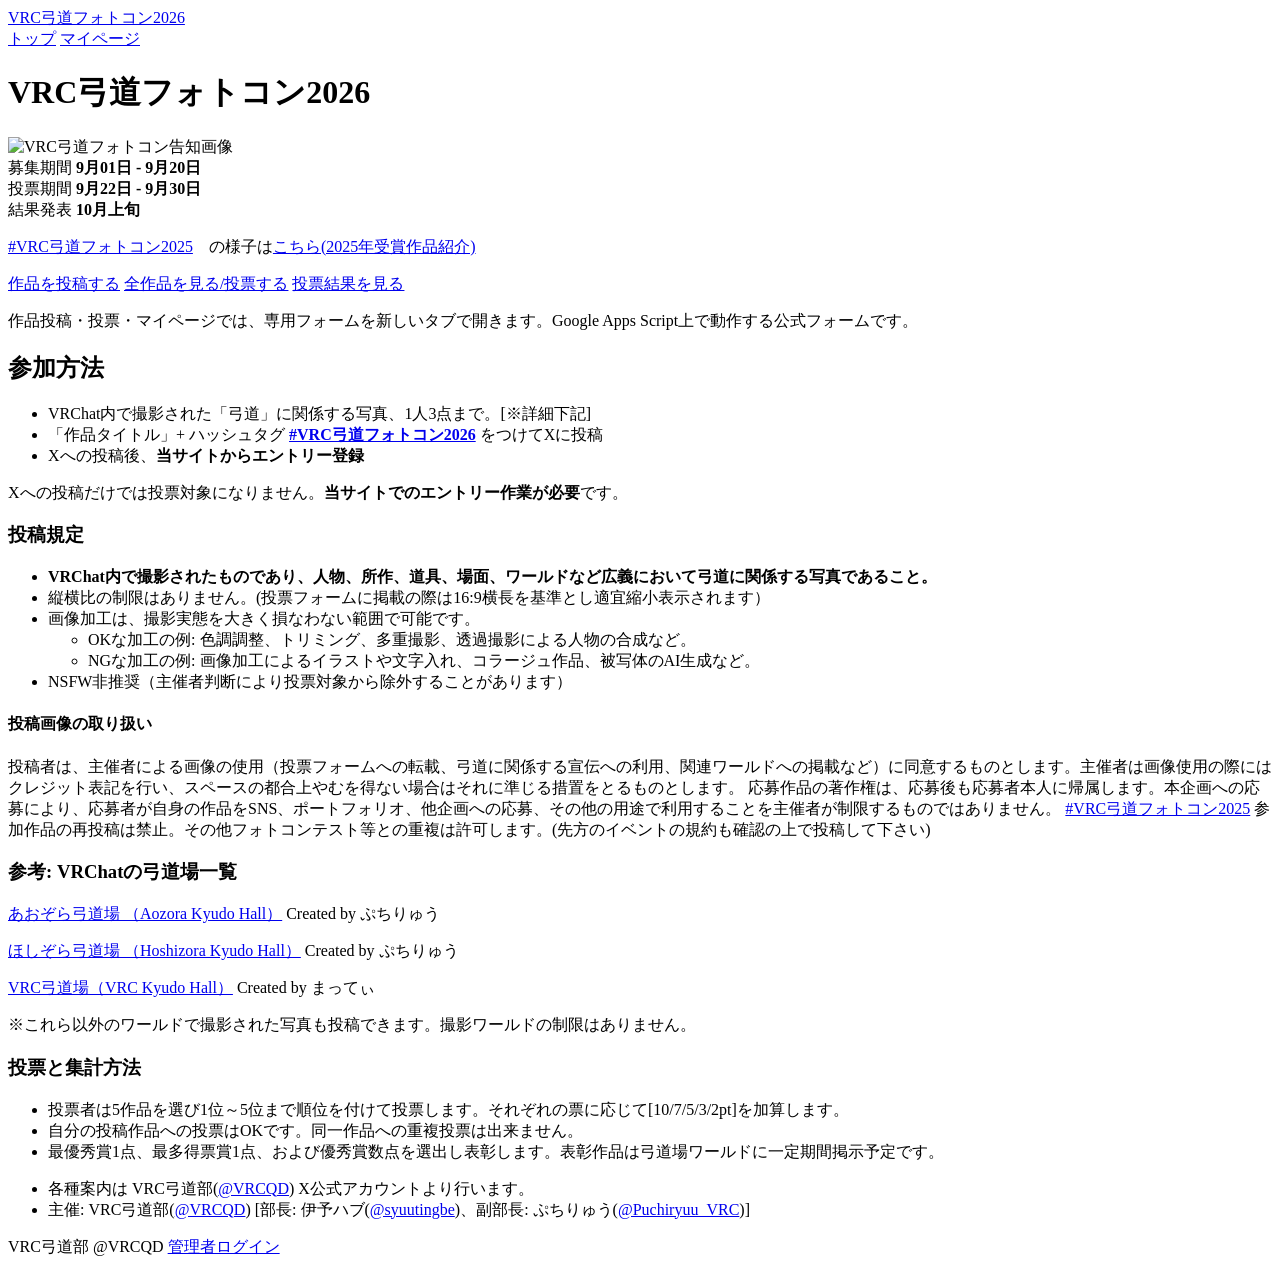
==== index.html @ cd0f4a33 "Fix 2025 hashtag link" ====
<!doctype html>
<html lang="ja" class="phase-pending">
<head>
  <meta charset="utf-8">
  <meta name="viewport" content="width=device-width, initial-scale=1">
  <link rel="canonical" href="https://puchiryuuvrc.github.io/QDPhoto2026-Pages/">
  <meta property="og:locale" content="ja_JP">
  <meta property="og:type" content="website">
  <meta property="og:site_name" content="VRC弓道フォトコン2026">
  <meta property="og:title" content="VRC弓道フォトコン2026">
  <meta property="og:description" content="VRChat内で撮影した弓道に関する写真コンテスト。作品受付は9月1日から20日、投票は9月22日から30日です。">
  <meta property="og:url" content="https://puchiryuuvrc.github.io/QDPhoto2026-Pages/">
  <meta property="og:image" content="https://puchiryuuvrc.github.io/QDPhoto2026-Pages/assets/social-card-2026.jpg">
  <meta property="og:image:type" content="image/jpeg">
  <meta property="og:image:width" content="1200">
  <meta property="og:image:height" content="630">
  <meta property="og:image:alt" content="VRC弓道フォトコン2026の開催告知画像">
  <meta name="twitter:card" content="summary_large_image">
  <meta name="twitter:site" content="@VRCQD">
  <meta name="twitter:title" content="VRC弓道フォトコン2026">
  <meta name="twitter:description" content="VRChat内で撮影した弓道に関する写真コンテスト。作品受付は9月1日から20日、投票は9月22日から30日です。">
  <meta name="twitter:image" content="https://puchiryuuvrc.github.io/QDPhoto2026-Pages/assets/social-card-2026.jpg">
  <meta name="twitter:image:alt" content="VRC弓道フォトコン2026の開催告知画像">
  <title>VRC弓道フォトコン2026</title>
  <meta name="description" content="VRC弓道フォトコン2026の公式案内ページです。作品投稿、作品一覧、投票、結果発表への入口を掲載しています。">
  <link rel="icon" type="image/png" href="assets/vrcqd-logo.png">
  <link rel="stylesheet" href="assets/styles.css?v=20260829-integrity1">
  <script src="assets/site-phase-config.js?v=20260829-integrity1"></script>
  <script src="assets/site-phase.js?v=20260829-phase-label1" defer></script>
</head>
<body>
  <header class="site-header">
    <div class="header-inner">
      <a class="brand" href="./">VRC弓道フォトコン2026</a>
      <nav class="nav" aria-label="主要メニュー">
        <a href="./" aria-current="page" data-phase-link="headerTop">トップ</a>
        <a href="https://script.google.com/macros/s/AKfycbzQsVA3FBgk0JuzH3wmLfC2mVJGftSoZfdjsu9SuIyuES-deRKasijV_PKtD3j339rvNw/exec?page=mypage" target="_blank" rel="noopener" data-phase-link="headerMypage">マイページ</a>
      </nav>
    </div>
  </header>

  <main class="shell">
    <h1 class="visually-hidden">VRC弓道フォトコン2026</h1>
    <section class="hero-image" aria-label="メイン告知画像">
      <img src="assets/main-visual-2026.webp" alt="VRC弓道フォトコン告知画像" width="1600" height="900" decoding="async" fetchpriority="high">
    </section>

    <section class="grid three schedule" aria-label="開催スケジュール">
      <article class="card">
        <span class="muted">募集期間</span>
        <strong>9月01日 - 9月20日</strong>
      </article>
      <article class="card">
        <span class="muted">投票期間</span>
        <strong>9月22日 - 9月30日</strong>
      </article>
      <article class="card">
        <span class="muted">結果発表</span>
        <strong>10月上旬</strong>
      </article>
    </section>

    <section class="section phase-status card" aria-live="polite">
      <p class="phase-status-message" data-phase-status></p>
    </section>

    <section class="section phase-status card" aria-label="昨年の開催">
      <p class="phase-status-message"><a href="https://x.com/search?q=%23VRC%E5%BC%93%E9%81%93%E3%83%95%E3%82%A9%E3%83%88%E3%82%B3%E3%83%B32025&amp;src=typed_query&amp;f=live" target="_blank" rel="noopener">#VRC弓道フォトコン2025</a>　の様子は<a href="https://sites.google.com/view/vrchat2025result/" target="_blank" rel="noopener">こちら(2025年受賞作品紹介)</a></p>
    </section>

    <section class="section card">
      <div class="actions">
        <a class="button primary" href="https://script.google.com/macros/s/AKfycbzQsVA3FBgk0JuzH3wmLfC2mVJGftSoZfdjsu9SuIyuES-deRKasijV_PKtD3j339rvNw/exec?page=submit" target="_blank" rel="noopener" data-phase-link="menuSubmit">作品を投稿する</a>
        <a class="button" href="entries.html" data-phase-link="menuEntries">全作品を見る/投票する</a>
        <a class="button" href="results.html" data-phase-link="menuResults">投票結果を見る</a>
      </div>
      <p class="notice">作品投稿・投票・マイページでは、専用フォームを新しいタブで開きます。Google Apps Script上で動作する公式フォームです。</p>
    </section>

    <section class="section card">
      <h2>参加方法</h2>
      <ul>
        <li>VRChat内で撮影された「弓道」に関係する写真、1人3点まで。[※詳細下記]</li>
        <li>「作品タイトル」+ ハッシュタグ <a href="https://x.com/search?q=%23VRC%E5%BC%93%E9%81%93%E3%83%95%E3%82%A9%E3%83%88%E3%82%B3%E3%83%B32026&src=typed_query&f=live" target="_blank" rel="noopener"><strong>#VRC弓道フォトコン2026</strong></a> をつけてXに投稿</li>
        <li>Xへの投稿後、<strong>当サイトからエントリー登録</strong></li>
      </ul>
      <p class="notice warning">Xへの投稿だけでは投票対象になりません。<strong>当サイトでのエントリー作業が必要</strong>です。</p>
    </section>

    <section class="section card">
      <h3>投稿規定</h3>
      <ul>
        <li><strong>VRChat内で撮影されたものであり、人物、所作、道具、場面、ワールドなど広義において弓道に関係する写真であること。</strong></li>
        <li>縦横比の制限はありません。(投票フォームに掲載の際は16:9横長を基準とし適宜縮小表示されます）</li>
        <li>画像加工は、撮影実態を大きく損なわない範囲で可能です。
          <ul>
            <li>OKな加工の例: 色調調整、トリミング、多重撮影、透過撮影による人物の合成など。</li>
            <li>NGな加工の例: 画像加工によるイラストや文字入れ、コラージュ作品、被写体のAI生成など。</li>
          </ul>
        </li>
        <li>NSFW非推奨（主催者判断により投票対象から除外することがあります）</li>
      </ul>
      <h4>投稿画像の取り扱い</h4>
      <p>投稿者は、主催者による画像の使用（投票フォームへの転載、弓道に関係する宣伝への利用、関連ワールドへの掲載など）に同意するものとします。主催者は画像使用の際にはクレジット表記を行い、スペースの都合上やむを得ない場合はそれに準じる措置をとるものとします。
      応募作品の著作権は、応募後も応募者本人に帰属します。本企画への応募により、応募者が自身の作品をSNS、ポートフォリオ、他企画への応募、その他の用途で利用することを主催者が制限するものではありません。
      <a href="https://x.com/search?q=%23VRC%E5%BC%93%E9%81%93%E3%83%95%E3%82%A9%E3%83%88%E3%82%B3%E3%83%B32025&src=typed_query&f=live" target="_blank" rel="noopener">#VRC弓道フォトコン2025</a> 参加作品の再投稿は禁止。その他フォトコンテスト等との重複は許可します。(先方のイベントの規約も確認の上で投稿して下さい)</p>
    </section>

    <section class="section card">
      <h3>参考: VRChatの弓道場一覧</h3>
      <div class="world-list">
        <p><a href="https://vrchat.com/home/world/wrld_534d7786-788f-48de-b32c-45bdc21d75fd/info" target="_blank" rel="noopener">あおぞら弓道場 （Aozora Kyudo Hall）</a> Created by ぷちりゅう</p>
        <p><a href="https://vrchat.com/home/world/wrld_6ec10459-66b8-484f-930c-17bdf3ffb8c5/info" target="_blank" rel="noopener">ほしぞら弓道場 （Hoshizora Kyudo Hall）</a> Created by ぷちりゅう</p>
        <p><a href="https://vrchat.com/home/world/wrld_0fbaf443-5374-46e5-ba5d-27de3dc88ee3/info" target="_blank" rel="noopener">VRC弓道場（VRC Kyudo Hall）</a> Created by まってぃ</p>
        <p>※これら以外のワールドで撮影された写真も投稿できます。撮影ワールドの制限はありません。</p>
      </div>
    </section>

    <section class="section card">
      <h3>投票と集計方法</h3>
      <ul>
        <li>投票者は5作品を選び1位～5位まで順位を付けて投票します。それぞれの票に応じて[10/7/5/3/2pt]を加算します。</li>
        <li>自分の投稿作品への投票はOKです。同一作品への重複投票は出来ません。</li>
        <li>最優秀賞1点、最多得票賞1点、および優秀賞数点を選出し表彰します。表彰作品は弓道場ワールドに一定期間掲示予定です。</li>
      </ul>
    </section>

    <section class="section card">
      <ul>
        <li>各種案内は VRC弓道部(<a href="https://x.com/VRCQD" target="_blank" rel="noopener">@VRCQD</a>) X公式アカウントより行います。</li>
        <li>主催: VRC弓道部(<a href="https://x.com/VRCQD" target="_blank" rel="noopener">@VRCQD</a>) [部長: 伊予ハブ(<a href="https://x.com/syuutingbe" target="_blank" rel="noopener">@syuutingbe</a>)、副部長: ぷちりゅう(<a href="https://x.com/Puchiryuu_VRC" target="_blank" rel="noopener">@Puchiryuu_VRC</a>)]</li>
      </ul>
    </section>

  </main>

  <footer class="footer">
    <div class="footer-inner">
      <span>VRC弓道部 @VRCQD</span>
      <a href="https://script.google.com/macros/s/AKfycbzQsVA3FBgk0JuzH3wmLfC2mVJGftSoZfdjsu9SuIyuES-deRKasijV_PKtD3j339rvNw/exec?page=admin" target="_blank" rel="noopener" data-app-page="admin">管理者ログイン</a>
    </div>
  </footer>
</body>
</html>
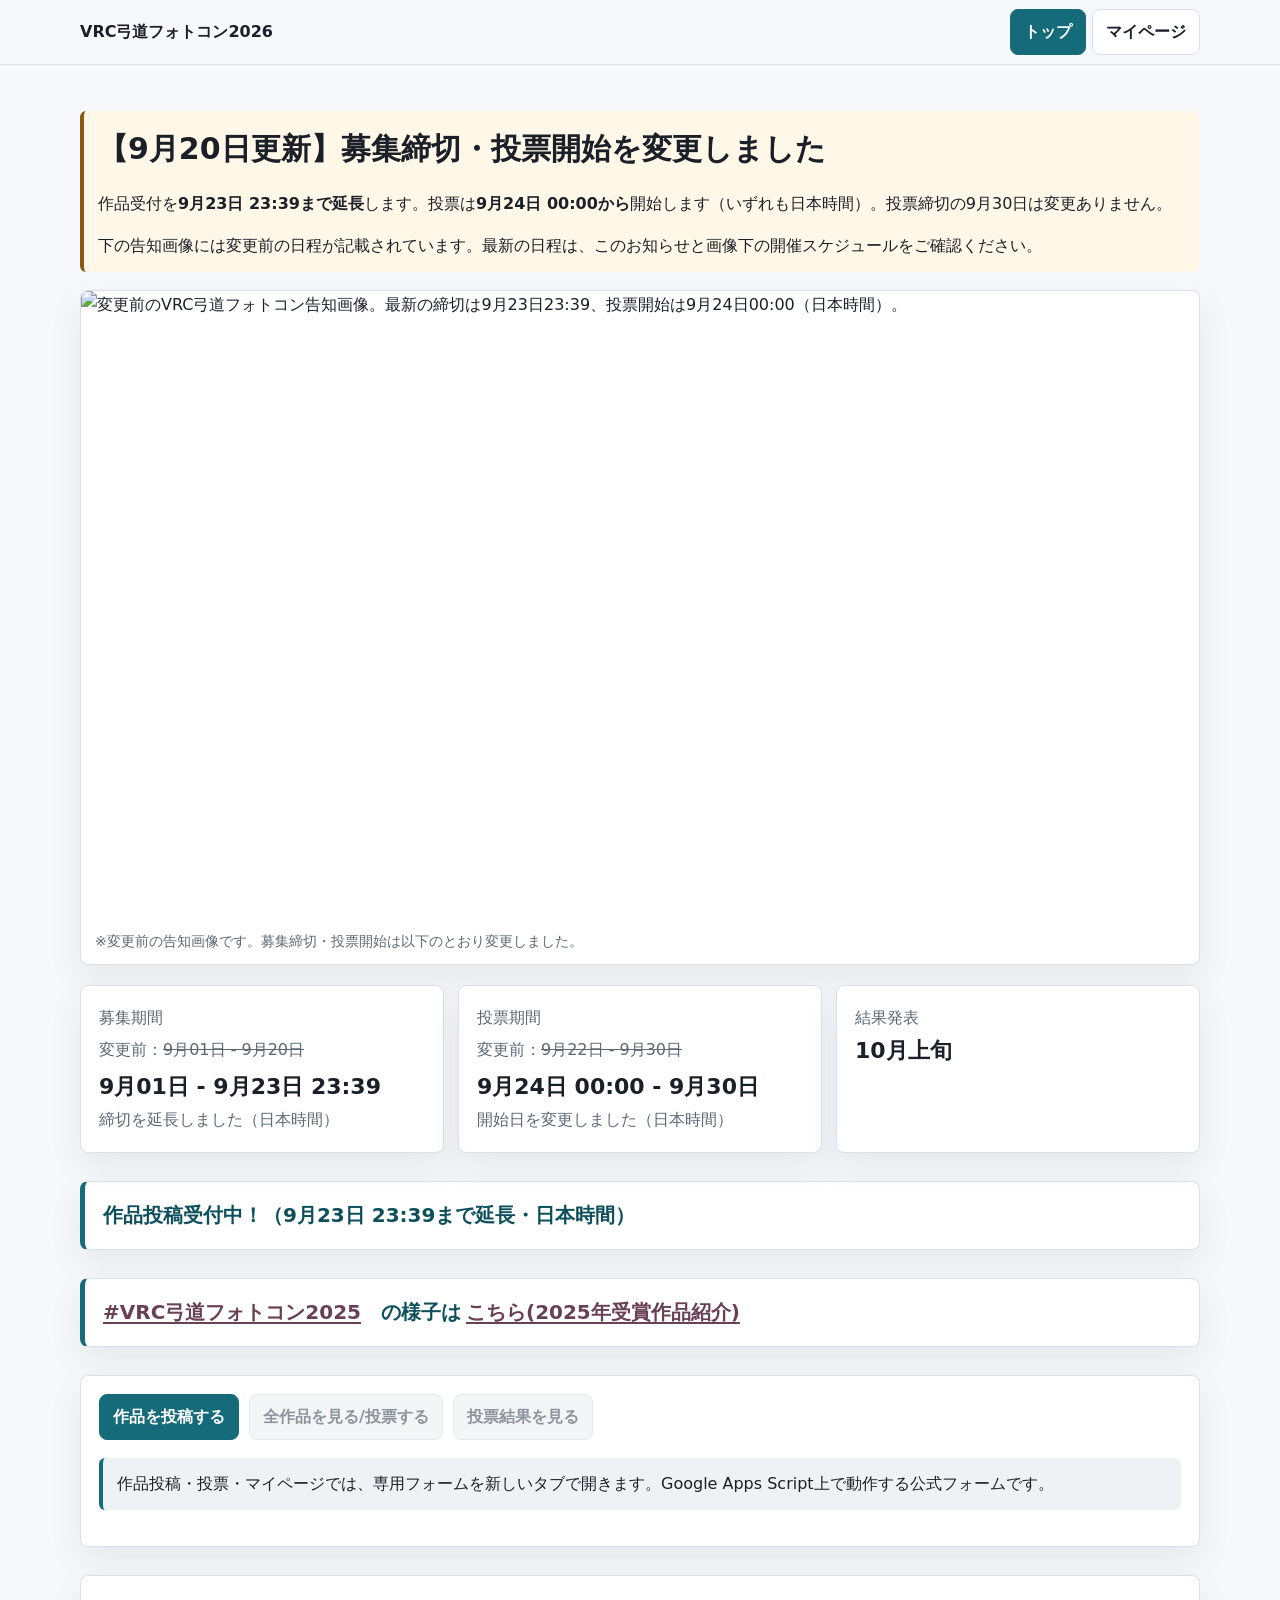
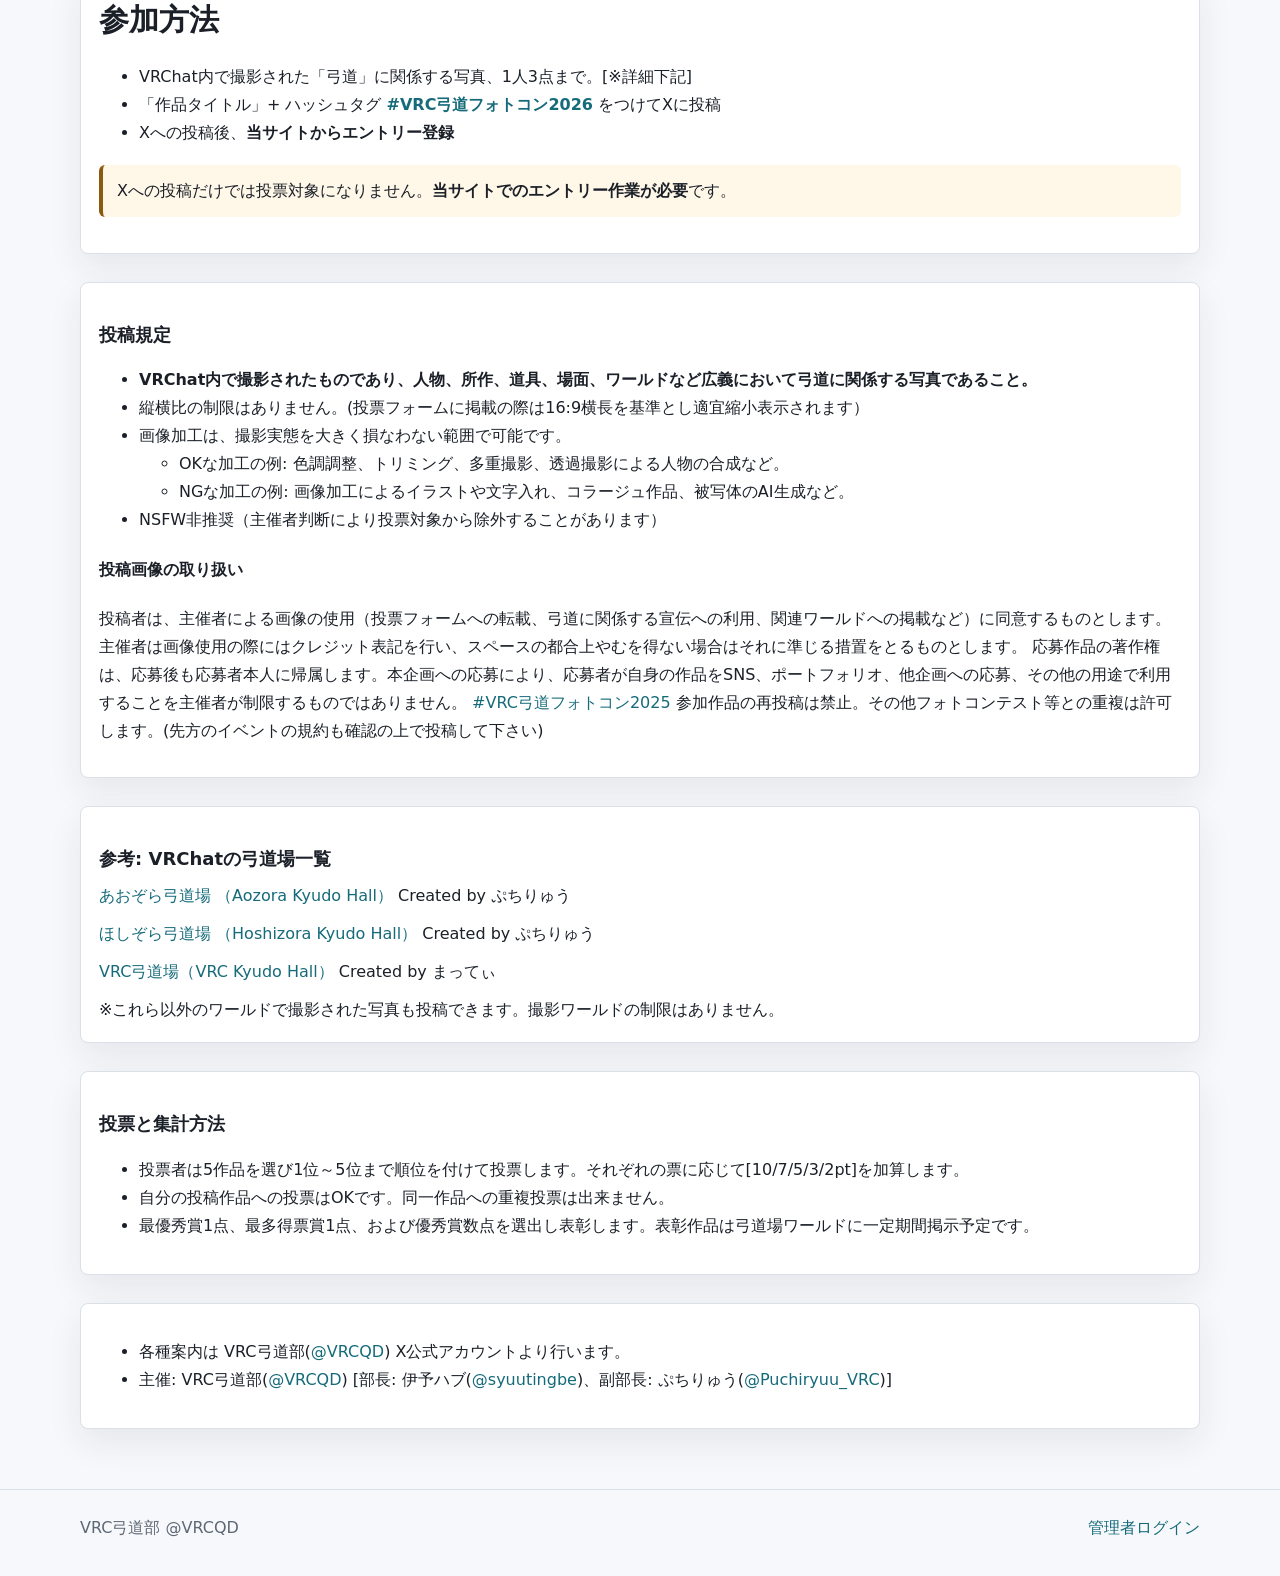
==== commit c0c1f44a: "Extend submission deadline and correct voting schedule" ====
--- a/index.html
+++ b/index.html
@@ -8,25 +8,25 @@
   <meta property="og:type" content="website">
   <meta property="og:site_name" content="VRC弓道フォトコン2026">
   <meta property="og:title" content="VRC弓道フォトコン2026">
-  <meta property="og:description" content="VRChat内で撮影した弓道に関する写真コンテスト。作品受付は9月1日から20日、投票は9月22日から30日です。">
+  <meta property="og:description" content="【9月20日更新】作品受付を9月23日23:39まで延長。投票は9月24日00:00から9月30日まで（日本時間）。告知画像内の日程は変更前です。">
   <meta property="og:url" content="https://puchiryuuvrc.github.io/QDPhoto2026-Pages/">
   <meta property="og:image" content="https://puchiryuuvrc.github.io/QDPhoto2026-Pages/assets/social-card-2026.jpg">
   <meta property="og:image:type" content="image/jpeg">
   <meta property="og:image:width" content="1200">
   <meta property="og:image:height" content="630">
-  <meta property="og:image:alt" content="VRC弓道フォトコン2026の開催告知画像">
+  <meta property="og:image:alt" content="VRC弓道フォトコン2026の変更前の告知画像。現在の締切は9月23日23:39、投票開始は9月24日00:00（日本時間）。">
   <meta name="twitter:card" content="summary_large_image">
   <meta name="twitter:site" content="@VRCQD">
   <meta name="twitter:title" content="VRC弓道フォトコン2026">
-  <meta name="twitter:description" content="VRChat内で撮影した弓道に関する写真コンテスト。作品受付は9月1日から20日、投票は9月22日から30日です。">
+  <meta name="twitter:description" content="【9月20日更新】作品受付を9月23日23:39まで延長。投票は9月24日00:00から9月30日まで（日本時間）。告知画像内の日程は変更前です。">
   <meta name="twitter:image" content="https://puchiryuuvrc.github.io/QDPhoto2026-Pages/assets/social-card-2026.jpg">
-  <meta name="twitter:image:alt" content="VRC弓道フォトコン2026の開催告知画像">
+  <meta name="twitter:image:alt" content="VRC弓道フォトコン2026の変更前の告知画像。現在の締切は9月23日23:39、投票開始は9月24日00:00（日本時間）。">
   <title>VRC弓道フォトコン2026</title>
-  <meta name="description" content="VRC弓道フォトコン2026の公式案内ページです。作品投稿、作品一覧、投票、結果発表への入口を掲載しています。">
+  <meta name="description" content="VRC弓道フォトコン2026の公式案内ページです。作品受付は9月23日23:39まで延長、投票は9月24日00:00開始（日本時間）。">
   <link rel="icon" type="image/png" href="assets/vrcqd-logo.png">
-  <link rel="stylesheet" href="assets/styles.css?v=20260829-integrity1">
+  <link rel="stylesheet" href="assets/styles.css?v=20260920-schedule1">
   <script src="assets/site-phase-config.js?v=20260829-integrity1"></script>
-  <script src="assets/site-phase.js?v=20260829-phase-label1" defer></script>
+  <script src="assets/site-phase.js?v=20260920-schedule1" defer></script>
 </head>
 <body>
   <header class="site-header">
@@ -41,18 +41,28 @@
 
   <main class="shell">
     <h1 class="visually-hidden">VRC弓道フォトコン2026</h1>
-    <section class="hero-image" aria-label="メイン告知画像">
-      <img src="assets/main-visual-2026.webp" alt="VRC弓道フォトコン告知画像" width="1600" height="900" decoding="async" fetchpriority="high">
+    <section class="notice warning schedule-update" aria-labelledby="scheduleUpdateTitle">
+      <h2 id="scheduleUpdateTitle">【9月20日更新】募集締切・投票開始を変更しました</h2>
+      <p>作品受付を<strong>9月23日 23:39まで延長</strong>します。投票は<strong>9月24日 00:00から</strong>開始します（いずれも日本時間）。投票締切の9月30日は変更ありません。</p>
+      <p>下の告知画像には変更前の日程が記載されています。最新の日程は、このお知らせと画像下の開催スケジュールをご確認ください。</p>
+    </section>
+    <section class="hero-image" aria-label="変更前のメイン告知画像">
+      <img src="assets/main-visual-2026.webp" alt="変更前のVRC弓道フォトコン告知画像。最新の締切は9月23日23:39、投票開始は9月24日00:00（日本時間）。" width="1600" height="900" decoding="async" fetchpriority="high" aria-describedby="originalAnnouncementCaption">
+      <p class="hero-caption" id="originalAnnouncementCaption">※変更前の告知画像です。募集締切・投票開始は以下のとおり変更しました。</p>
     </section>
 
     <section class="grid three schedule" aria-label="開催スケジュール">
       <article class="card">
         <span class="muted">募集期間</span>
-        <strong>9月01日 - 9月20日</strong>
+        <p class="schedule-previous">変更前：<del datetime="2026-09-20">9月01日 - 9月20日</del></p>
+        <strong><ins datetime="2026-09-20">9月01日 - 9月23日 23:39</ins></strong>
+        <span class="muted">締切を延長しました（日本時間）</span>
       </article>
       <article class="card">
         <span class="muted">投票期間</span>
-        <strong>9月22日 - 9月30日</strong>
+        <p class="schedule-previous">変更前：<del datetime="2026-09-20">9月22日 - 9月30日</del></p>
+        <strong><ins datetime="2026-09-20">9月24日 00:00 - 9月30日</ins></strong>
+        <span class="muted">開始日を変更しました（日本時間）</span>
       </article>
       <article class="card">
         <span class="muted">結果発表</span>
@@ -65,7 +75,7 @@
     </section>
 
     <section class="section phase-status card" aria-label="昨年の開催">
-      <p class="phase-status-message"><a href="https://x.com/search?q=%23VRC%E5%BC%93%E9%81%93%E3%83%95%E3%82%A9%E3%83%88%E3%82%B3%E3%83%B32025&amp;src=typed_query&amp;f=live" target="_blank" rel="noopener">#VRC弓道フォトコン2025</a>　の様子は<a href="https://sites.google.com/view/vrchat2025result/" target="_blank" rel="noopener">こちら(2025年受賞作品紹介)</a></p>
+      <p class="phase-status-message"><a href="https://x.com/hashtag/VRC%E5%BC%93%E9%81%93%E3%83%95%E3%82%A9%E3%83%88%E3%82%B3%E3%83%B32025?src=hashtag_click&amp;f=live" target="_blank" rel="noopener">#VRC弓道フォトコン2025</a>　の様子は<a href="https://sites.google.com/view/vrchat2025result/" target="_blank" rel="noopener">こちら(2025年受賞作品紹介)</a></p>
     </section>
 
     <section class="section card">
@@ -81,7 +91,7 @@
       <h2>参加方法</h2>
       <ul>
         <li>VRChat内で撮影された「弓道」に関係する写真、1人3点まで。[※詳細下記]</li>
-        <li>「作品タイトル」+ ハッシュタグ <a href="https://x.com/search?q=%23VRC%E5%BC%93%E9%81%93%E3%83%95%E3%82%A9%E3%83%88%E3%82%B3%E3%83%B32026&src=typed_query&f=live" target="_blank" rel="noopener"><strong>#VRC弓道フォトコン2026</strong></a> をつけてXに投稿</li>
+        <li>「作品タイトル」+ ハッシュタグ <a href="https://x.com/hashtag/VRC%E5%BC%93%E9%81%93%E3%83%95%E3%82%A9%E3%83%88%E3%82%B3%E3%83%B32026?src=hashtag_click&amp;f=live" target="_blank" rel="noopener"><strong>#VRC弓道フォトコン2026</strong></a> をつけてXに投稿</li>
         <li>Xへの投稿後、<strong>当サイトからエントリー登録</strong></li>
       </ul>
       <p class="notice warning">Xへの投稿だけでは投票対象になりません。<strong>当サイトでのエントリー作業が必要</strong>です。</p>
@@ -103,7 +113,7 @@
       <h4>投稿画像の取り扱い</h4>
       <p>投稿者は、主催者による画像の使用（投票フォームへの転載、弓道に関係する宣伝への利用、関連ワールドへの掲載など）に同意するものとします。主催者は画像使用の際にはクレジット表記を行い、スペースの都合上やむを得ない場合はそれに準じる措置をとるものとします。
       応募作品の著作権は、応募後も応募者本人に帰属します。本企画への応募により、応募者が自身の作品をSNS、ポートフォリオ、他企画への応募、その他の用途で利用することを主催者が制限するものではありません。
-      <a href="https://x.com/search?q=%23VRC%E5%BC%93%E9%81%93%E3%83%95%E3%82%A9%E3%83%88%E3%82%B3%E3%83%B32025&src=typed_query&f=live" target="_blank" rel="noopener">#VRC弓道フォトコン2025</a> 参加作品の再投稿は禁止。その他フォトコンテスト等との重複は許可します。(先方のイベントの規約も確認の上で投稿して下さい)</p>
+      <a href="https://x.com/hashtag/VRC%E5%BC%93%E9%81%93%E3%83%95%E3%82%A9%E3%83%88%E3%82%B3%E3%83%B32025?src=hashtag_click&amp;f=live" target="_blank" rel="noopener">#VRC弓道フォトコン2025</a> 参加作品の再投稿は禁止。その他フォトコンテスト等との重複は許可します。(先方のイベントの規約も確認の上で投稿して下さい)</p>
     </section>
 
     <section class="section card">
--- a/assets/styles.css
+++ b/assets/styles.css
@@ -0,0 +1,325 @@
+:root {
+  --bg: #f7f8fb;
+  --surface: #ffffff;
+  --surface-2: #eef2f4;
+  --text: #1b2028;
+  --muted: #5d6875;
+  --line: #d9e0e8;
+  --primary: #156b7a;
+  --primary-strong: #0d4f5b;
+  --accent: #684156;
+  --accent-soft: #f3eaf0;
+  --warning: #8a5a10;
+  --shadow: 0 14px 34px rgba(27, 32, 40, 0.08);
+}
+
+* { box-sizing: border-box; }
+
+body {
+  margin: 0;
+  background: var(--bg);
+  color: var(--text);
+  font: 16px/1.75 system-ui, -apple-system, BlinkMacSystemFont, "Segoe UI", sans-serif;
+}
+
+.test-environment-banner {
+  position: relative;
+  z-index: 20;
+  border-bottom: 2px solid #b42318;
+  background: #ffebe9;
+  color: #7a271a;
+  padding: 8px 16px;
+  font-weight: 800;
+  text-align: center;
+  letter-spacing: 0.04em;
+}
+
+a { color: var(--primary); text-decoration: none; }
+a:hover { text-decoration: underline; }
+a:focus-visible, button:focus-visible, input:focus-visible, textarea:focus-visible, select:focus-visible {
+  outline: 3px solid #f0a92f;
+  outline-offset: 2px;
+}
+
+.visually-hidden {
+  position: absolute;
+  width: 1px;
+  height: 1px;
+  padding: 0;
+  margin: -1px;
+  overflow: hidden;
+  clip: rect(0, 0, 0, 0);
+  clip-path: inset(50%);
+  white-space: nowrap;
+  border: 0;
+}
+
+.site-header {
+  position: sticky;
+  top: 0;
+  z-index: 10;
+  background: rgba(247, 248, 251, 0.94);
+  backdrop-filter: blur(14px);
+  border-bottom: 1px solid var(--line);
+}
+
+.header-inner,
+.shell {
+  width: min(1120px, calc(100% - 32px));
+  margin: 0 auto;
+}
+
+.header-inner {
+  min-height: 64px;
+  display: flex;
+  align-items: center;
+  justify-content: space-between;
+  gap: 18px;
+}
+
+.brand {
+  color: var(--text);
+  font-weight: 800;
+  white-space: nowrap;
+}
+
+.nav {
+  display: flex;
+  flex-wrap: wrap;
+  justify-content: flex-end;
+  gap: 6px;
+}
+
+.nav a,
+.button {
+  display: inline-flex;
+  align-items: center;
+  justify-content: center;
+  min-height: 40px;
+  padding: 8px 13px;
+  border: 1px solid var(--line);
+  border-radius: 8px;
+  background: var(--surface);
+  color: var(--text);
+  font-weight: 600;
+  text-decoration: none;
+}
+
+.nav a[aria-current="page"],
+.button.primary {
+  background: var(--primary);
+  border-color: var(--primary);
+  color: #fff;
+}
+
+.nav a.disabled,
+.button.disabled,
+.phase-pending [data-phase-link]:not([data-phase-link="headerTop"]):not([data-phase-link="headerMypage"]) {
+  background: var(--surface-2);
+  border-color: var(--line);
+  color: var(--muted);
+  cursor: not-allowed;
+  opacity: 0.7;
+  pointer-events: none;
+}
+
+.button.accent {
+  background: var(--accent);
+  border-color: var(--accent);
+  color: #fff;
+}
+
+.shell { padding: 28px 0 60px; }
+
+.hero-image {
+  overflow: hidden;
+  border: 1px solid var(--line);
+  border-radius: 8px;
+  background: #fff;
+  box-shadow: var(--shadow);
+}
+
+.hero-image img {
+  display: block;
+  width: 100%;
+  height: auto;
+}
+
+.hero-caption {
+  margin: 0;
+  padding: 10px 14px;
+  color: var(--muted);
+  font-size: 14px;
+}
+
+.schedule-update h2 { margin-top: 0; }
+.schedule-update p:last-child { margin-bottom: 0; }
+
+.hero-image + .schedule {
+  margin-top: 20px;
+}
+
+.intro {
+  max-width: 900px;
+  padding: 26px 0 4px;
+}
+
+h1 {
+  margin: 0 0 10px;
+  font-size: clamp(30px, 5vw, 52px);
+  line-height: 1.08;
+  letter-spacing: 0;
+}
+
+h2 {
+  margin: 32px 0 14px;
+  font-size: clamp(22px, 3vw, 30px);
+  letter-spacing: 0;
+}
+
+.section > h2:first-child,
+.card > h2:first-child {
+  margin-top: 0;
+}
+
+h3 {
+  margin: 18px 0 8px;
+  font-size: 18px;
+}
+
+p { margin: 0 0 14px; }
+
+.lead {
+  color: var(--muted);
+  font-size: 18px;
+}
+
+.muted { color: var(--muted); }
+
+.grid {
+  display: grid;
+  gap: 14px;
+}
+
+.grid.three { grid-template-columns: repeat(3, minmax(0, 1fr)); }
+.grid.two { grid-template-columns: repeat(2, minmax(0, 1fr)); }
+
+.card {
+  padding: 18px;
+  border: 1px solid var(--line);
+  border-radius: 8px;
+  background: var(--surface);
+  box-shadow: var(--shadow);
+}
+
+.schedule strong {
+  display: block;
+  font-size: 22px;
+}
+
+.schedule-previous {
+  margin: 4px 0;
+  color: var(--muted);
+}
+
+.schedule ins { text-decoration: none; }
+
+.actions {
+  display: flex;
+  flex-wrap: wrap;
+  gap: 10px;
+  align-items: center;
+}
+
+.notice {
+  margin: 18px 0;
+  padding: 12px 14px;
+  border-left: 4px solid var(--primary);
+  border-radius: 6px;
+  background: var(--surface-2);
+}
+
+.notice.warning {
+  border-left-color: var(--warning);
+  background: #fff7e8;
+}
+
+.section {
+  margin-top: 28px;
+}
+
+.phase-status {
+  padding: 16px 18px;
+  border-left: 5px solid var(--primary);
+  background: var(--surface);
+}
+
+.phase-status-message {
+  margin: 0;
+  color: var(--primary-strong);
+  font-size: 20px;
+  font-weight: 800;
+}
+
+.phase-status-message a {
+  color: var(--accent);
+  text-decoration: underline;
+  text-decoration-thickness: 2px;
+  text-underline-offset: 3px;
+}
+
+.phase-status-message a:hover,
+.phase-status-message a:focus-visible {
+  color: var(--text);
+}
+
+.phase-status-message a + a {
+  margin-left: 0.25em;
+}
+
+.world-list {
+  display: grid;
+  gap: 10px;
+}
+
+.world-list p { margin: 0; }
+
+.entry-placeholder,
+.result-placeholder {
+  min-height: 220px;
+  display: grid;
+  place-items: center;
+  text-align: center;
+  background: var(--surface);
+  border: 1px dashed var(--line);
+  border-radius: 8px;
+}
+
+.footer {
+  border-top: 1px solid var(--line);
+  padding: 24px 0 34px;
+  color: var(--muted);
+}
+
+.footer-inner {
+  width: min(1120px, calc(100% - 32px));
+  margin: 0 auto;
+  display: flex;
+  flex-wrap: wrap;
+  justify-content: space-between;
+  gap: 12px;
+}
+
+@media (max-width: 760px) {
+  .header-inner {
+    align-items: flex-start;
+    flex-direction: column;
+    padding: 12px 0;
+  }
+
+  .nav { justify-content: flex-start; }
+  .grid.two,
+  .grid.three { grid-template-columns: 1fr; }
+  .actions { align-items: stretch; flex-direction: column; }
+  .button { width: 100%; }
+}
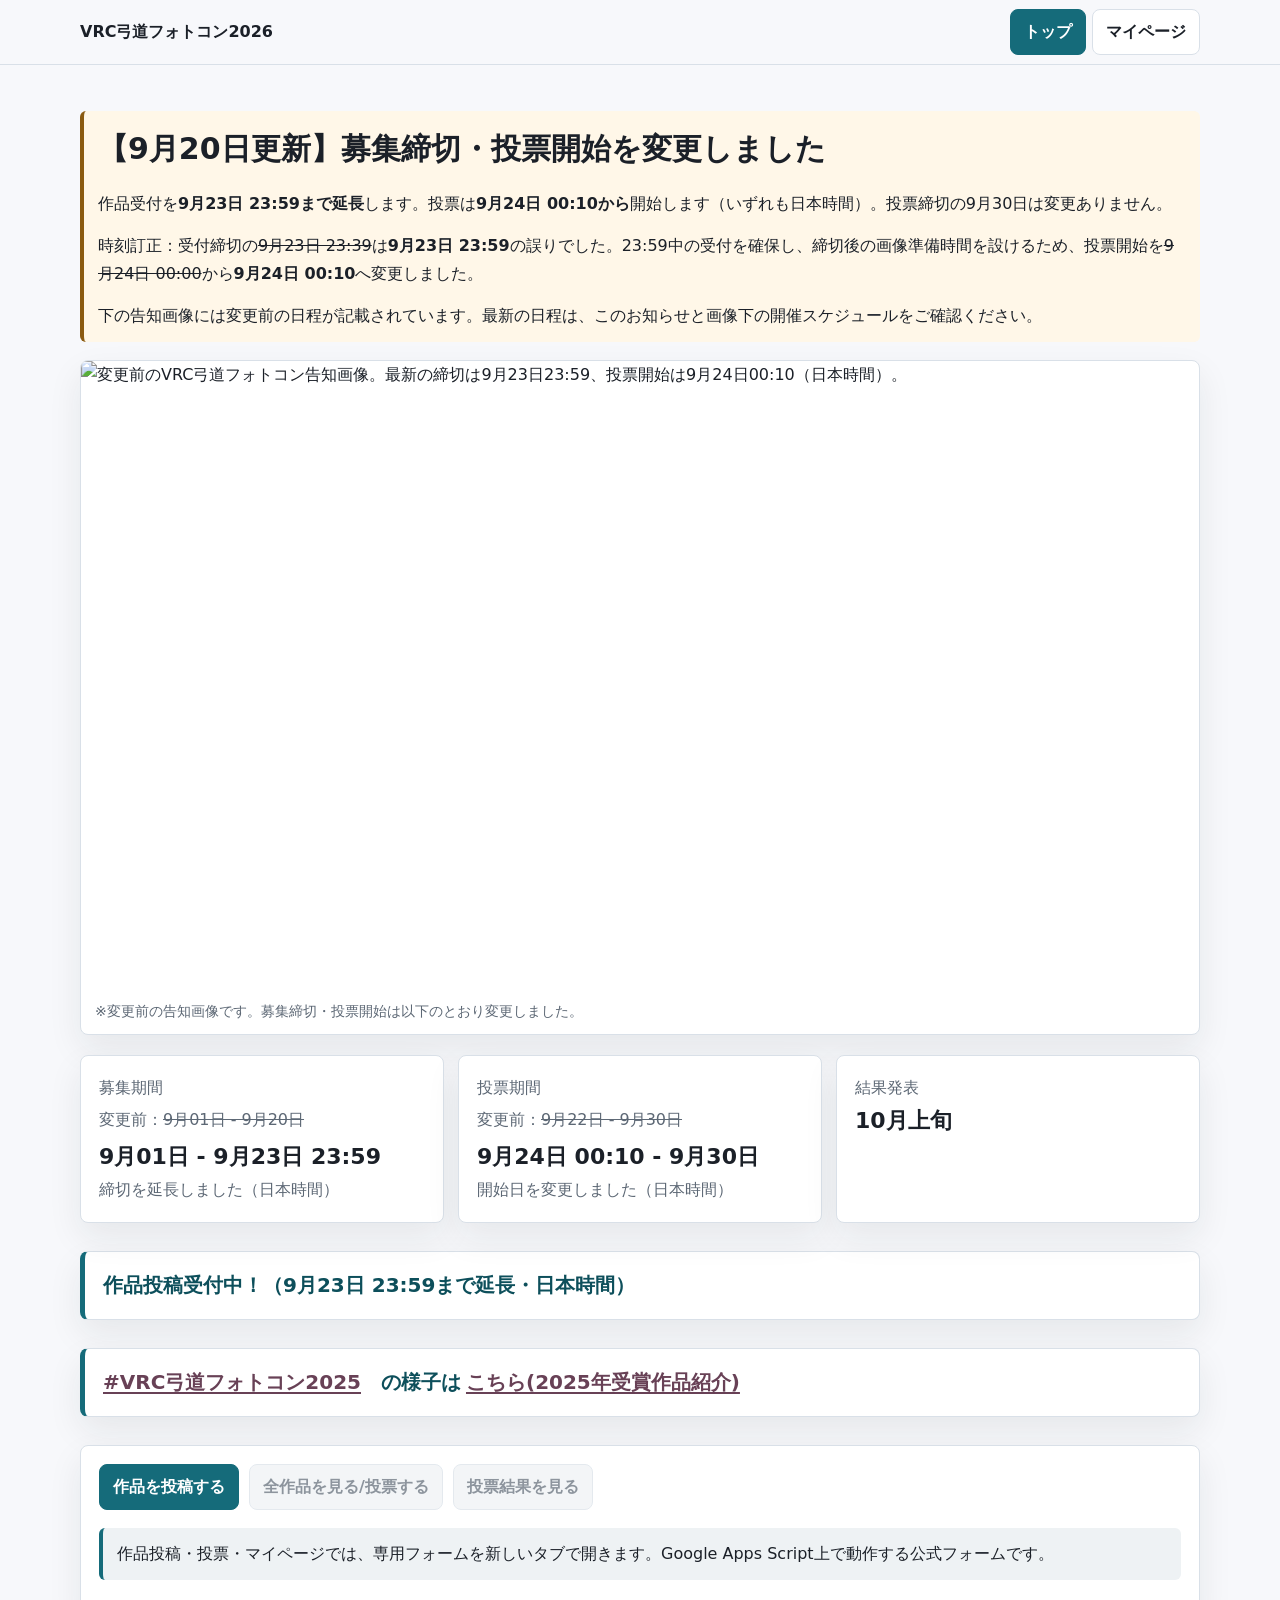
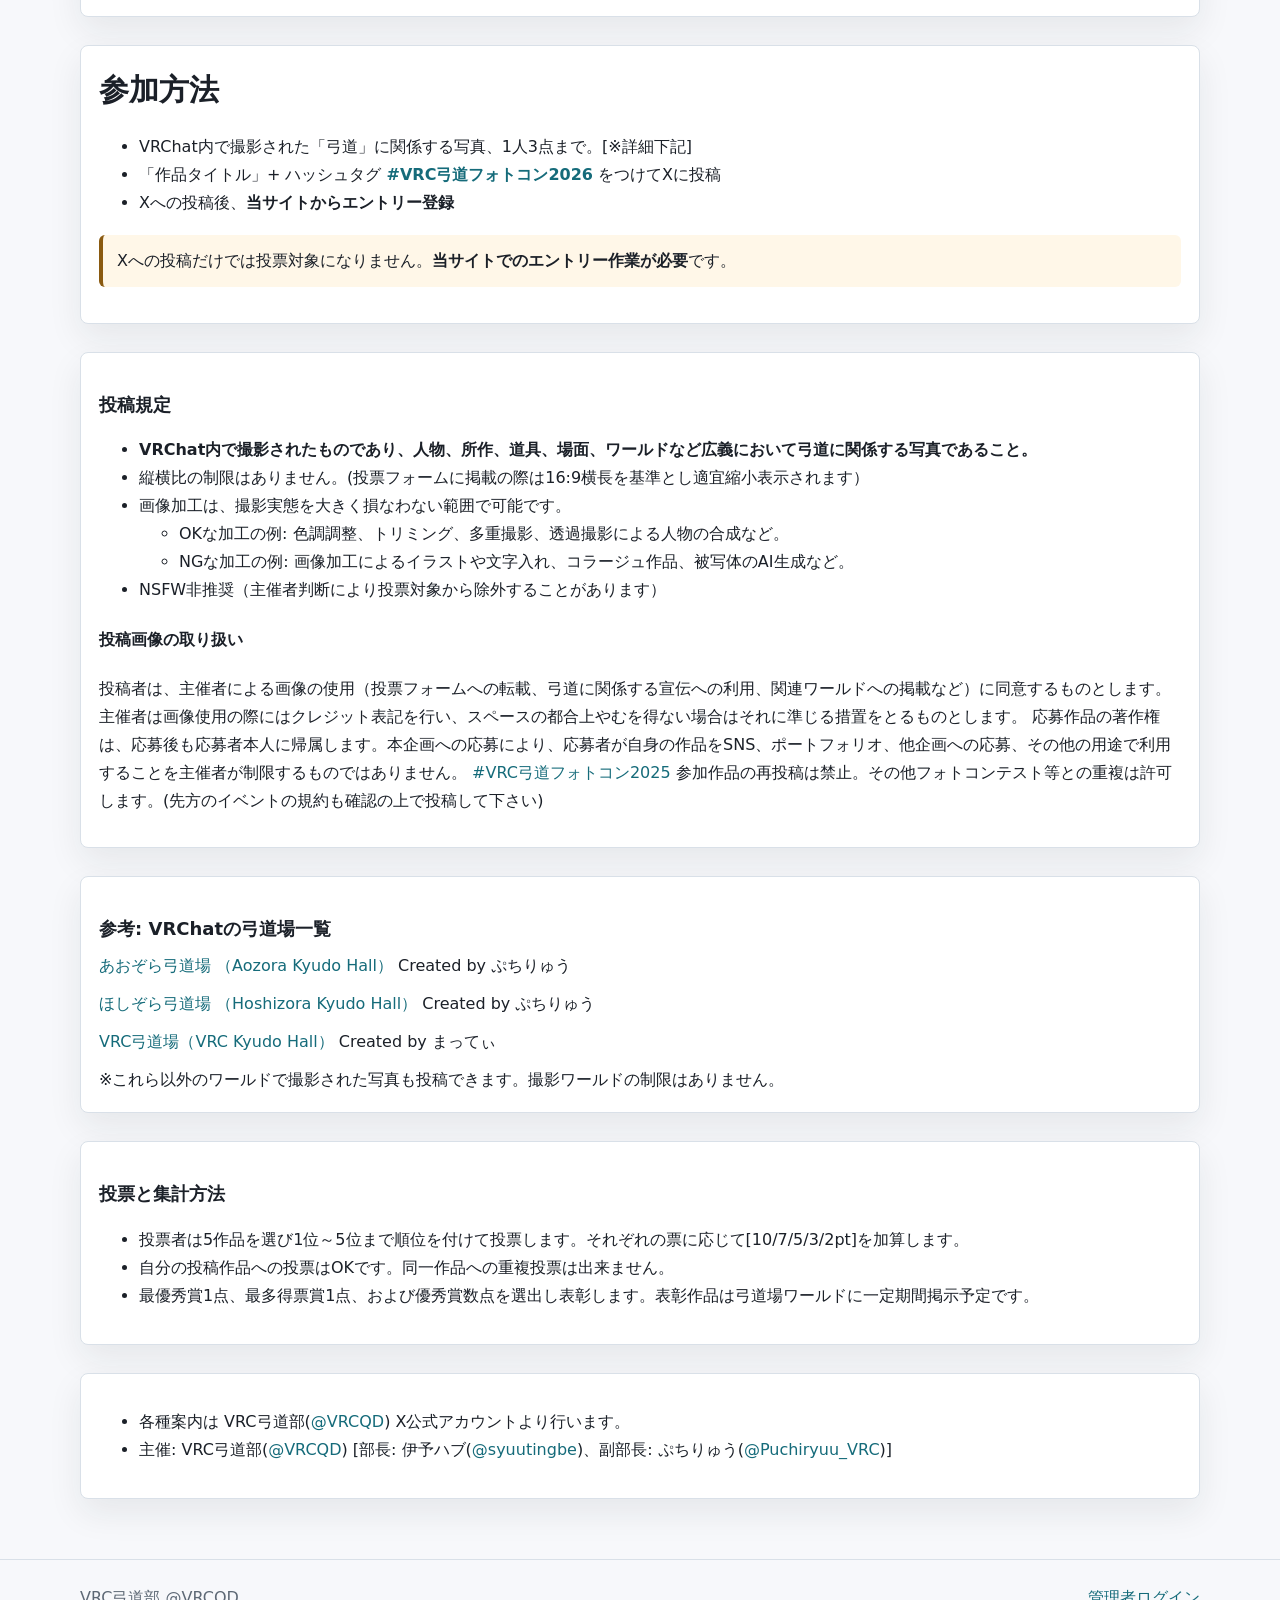
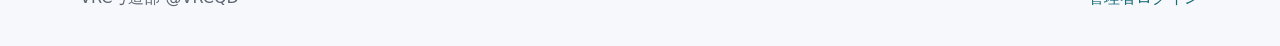
==== commit e2fc153b: "Correct entry deadline to 23:59 and voting start to 00:10" ====
--- a/index.html
+++ b/index.html
@@ -8,25 +8,25 @@
   <meta property="og:type" content="website">
   <meta property="og:site_name" content="VRC弓道フォトコン2026">
   <meta property="og:title" content="VRC弓道フォトコン2026">
-  <meta property="og:description" content="【9月20日更新】作品受付を9月23日23:39まで延長。投票は9月24日00:00から9月30日まで（日本時間）。告知画像内の日程は変更前です。">
+  <meta property="og:description" content="【9月20日更新】作品受付を9月23日23:59まで延長。投票は9月24日00:10から9月30日まで（日本時間）。告知画像内の日程は変更前です。">
   <meta property="og:url" content="https://puchiryuuvrc.github.io/QDPhoto2026-Pages/">
   <meta property="og:image" content="https://puchiryuuvrc.github.io/QDPhoto2026-Pages/assets/social-card-2026.jpg">
   <meta property="og:image:type" content="image/jpeg">
   <meta property="og:image:width" content="1200">
   <meta property="og:image:height" content="630">
-  <meta property="og:image:alt" content="VRC弓道フォトコン2026の変更前の告知画像。現在の締切は9月23日23:39、投票開始は9月24日00:00（日本時間）。">
+  <meta property="og:image:alt" content="VRC弓道フォトコン2026の変更前の告知画像。現在の締切は9月23日23:59、投票開始は9月24日00:10（日本時間）。">
   <meta name="twitter:card" content="summary_large_image">
   <meta name="twitter:site" content="@VRCQD">
   <meta name="twitter:title" content="VRC弓道フォトコン2026">
-  <meta name="twitter:description" content="【9月20日更新】作品受付を9月23日23:39まで延長。投票は9月24日00:00から9月30日まで（日本時間）。告知画像内の日程は変更前です。">
+  <meta name="twitter:description" content="【9月20日更新】作品受付を9月23日23:59まで延長。投票は9月24日00:10から9月30日まで（日本時間）。告知画像内の日程は変更前です。">
   <meta name="twitter:image" content="https://puchiryuuvrc.github.io/QDPhoto2026-Pages/assets/social-card-2026.jpg">
-  <meta name="twitter:image:alt" content="VRC弓道フォトコン2026の変更前の告知画像。現在の締切は9月23日23:39、投票開始は9月24日00:00（日本時間）。">
+  <meta name="twitter:image:alt" content="VRC弓道フォトコン2026の変更前の告知画像。現在の締切は9月23日23:59、投票開始は9月24日00:10（日本時間）。">
   <title>VRC弓道フォトコン2026</title>
-  <meta name="description" content="VRC弓道フォトコン2026の公式案内ページです。作品受付は9月23日23:39まで延長、投票は9月24日00:00開始（日本時間）。">
+  <meta name="description" content="VRC弓道フォトコン2026の公式案内ページです。作品受付は9月23日23:59まで延長、投票は9月24日00:10開始（日本時間）。">
   <link rel="icon" type="image/png" href="assets/vrcqd-logo.png">
-  <link rel="stylesheet" href="assets/styles.css?v=20260920-schedule1">
+  <link rel="stylesheet" href="assets/styles.css?v=20260920-schedule2">
   <script src="assets/site-phase-config.js?v=20260829-integrity1"></script>
-  <script src="assets/site-phase.js?v=20260920-schedule1" defer></script>
+  <script src="assets/site-phase.js?v=20260920-schedule2" defer></script>
 </head>
 <body>
   <header class="site-header">
@@ -43,11 +43,12 @@
     <h1 class="visually-hidden">VRC弓道フォトコン2026</h1>
     <section class="notice warning schedule-update" aria-labelledby="scheduleUpdateTitle">
       <h2 id="scheduleUpdateTitle">【9月20日更新】募集締切・投票開始を変更しました</h2>
-      <p>作品受付を<strong>9月23日 23:39まで延長</strong>します。投票は<strong>9月24日 00:00から</strong>開始します（いずれも日本時間）。投票締切の9月30日は変更ありません。</p>
+      <p>作品受付を<strong>9月23日 23:59まで延長</strong>します。投票は<strong>9月24日 00:10から</strong>開始します（いずれも日本時間）。投票締切の9月30日は変更ありません。</p>
+      <p>時刻訂正：受付締切の<del>9月23日 23:39</del>は<strong>9月23日 23:59</strong>の誤りでした。23:59中の受付を確保し、締切後の画像準備時間を設けるため、投票開始を<del>9月24日 00:00</del>から<strong>9月24日 00:10</strong>へ変更しました。</p>
       <p>下の告知画像には変更前の日程が記載されています。最新の日程は、このお知らせと画像下の開催スケジュールをご確認ください。</p>
     </section>
     <section class="hero-image" aria-label="変更前のメイン告知画像">
-      <img src="assets/main-visual-2026.webp" alt="変更前のVRC弓道フォトコン告知画像。最新の締切は9月23日23:39、投票開始は9月24日00:00（日本時間）。" width="1600" height="900" decoding="async" fetchpriority="high" aria-describedby="originalAnnouncementCaption">
+      <img src="assets/main-visual-2026.webp" alt="変更前のVRC弓道フォトコン告知画像。最新の締切は9月23日23:59、投票開始は9月24日00:10（日本時間）。" width="1600" height="900" decoding="async" fetchpriority="high" aria-describedby="originalAnnouncementCaption">
       <p class="hero-caption" id="originalAnnouncementCaption">※変更前の告知画像です。募集締切・投票開始は以下のとおり変更しました。</p>
     </section>
 
@@ -55,13 +56,13 @@
       <article class="card">
         <span class="muted">募集期間</span>
         <p class="schedule-previous">変更前：<del datetime="2026-09-20">9月01日 - 9月20日</del></p>
-        <strong><ins datetime="2026-09-20">9月01日 - 9月23日 23:39</ins></strong>
+        <strong><ins datetime="2026-09-20">9月01日 - 9月23日 23:59</ins></strong>
         <span class="muted">締切を延長しました（日本時間）</span>
       </article>
       <article class="card">
         <span class="muted">投票期間</span>
         <p class="schedule-previous">変更前：<del datetime="2026-09-20">9月22日 - 9月30日</del></p>
-        <strong><ins datetime="2026-09-20">9月24日 00:00 - 9月30日</ins></strong>
+        <strong><ins datetime="2026-09-20">9月24日 00:10 - 9月30日</ins></strong>
         <span class="muted">開始日を変更しました（日本時間）</span>
       </article>
       <article class="card">
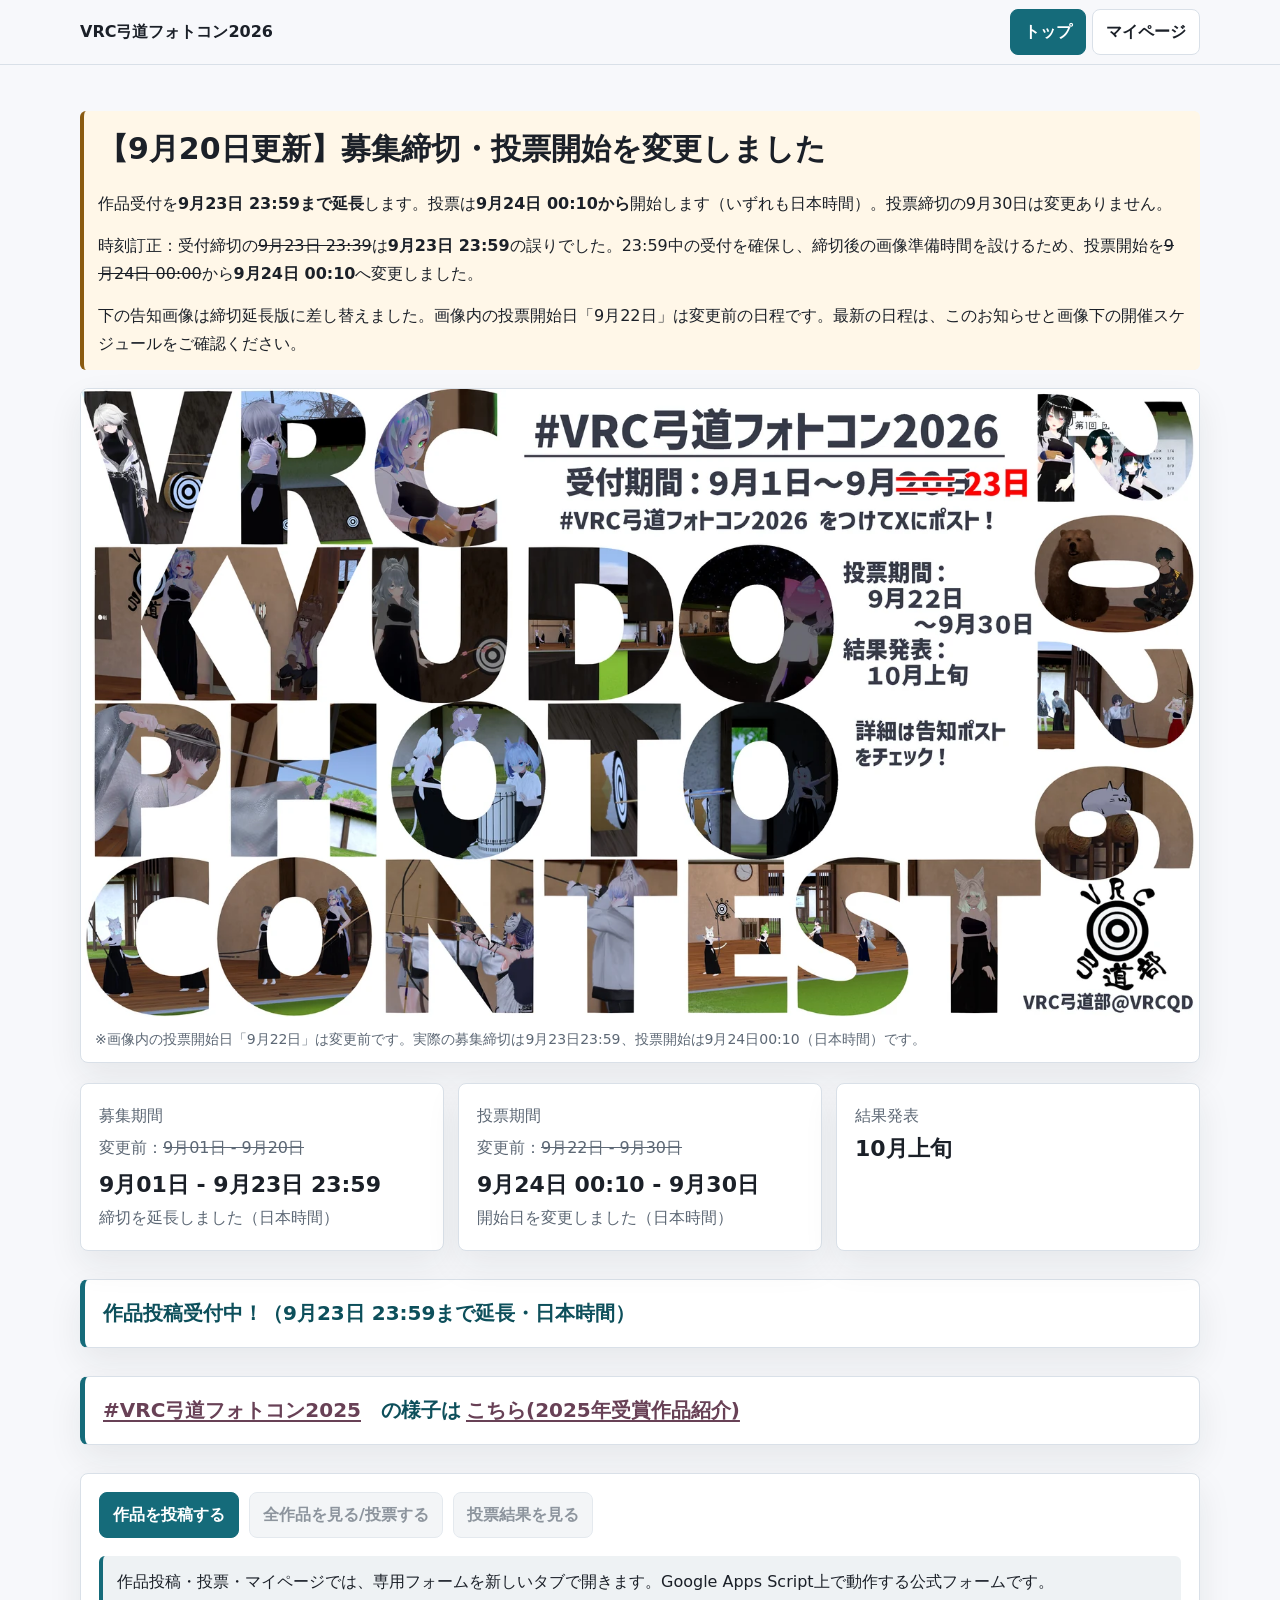
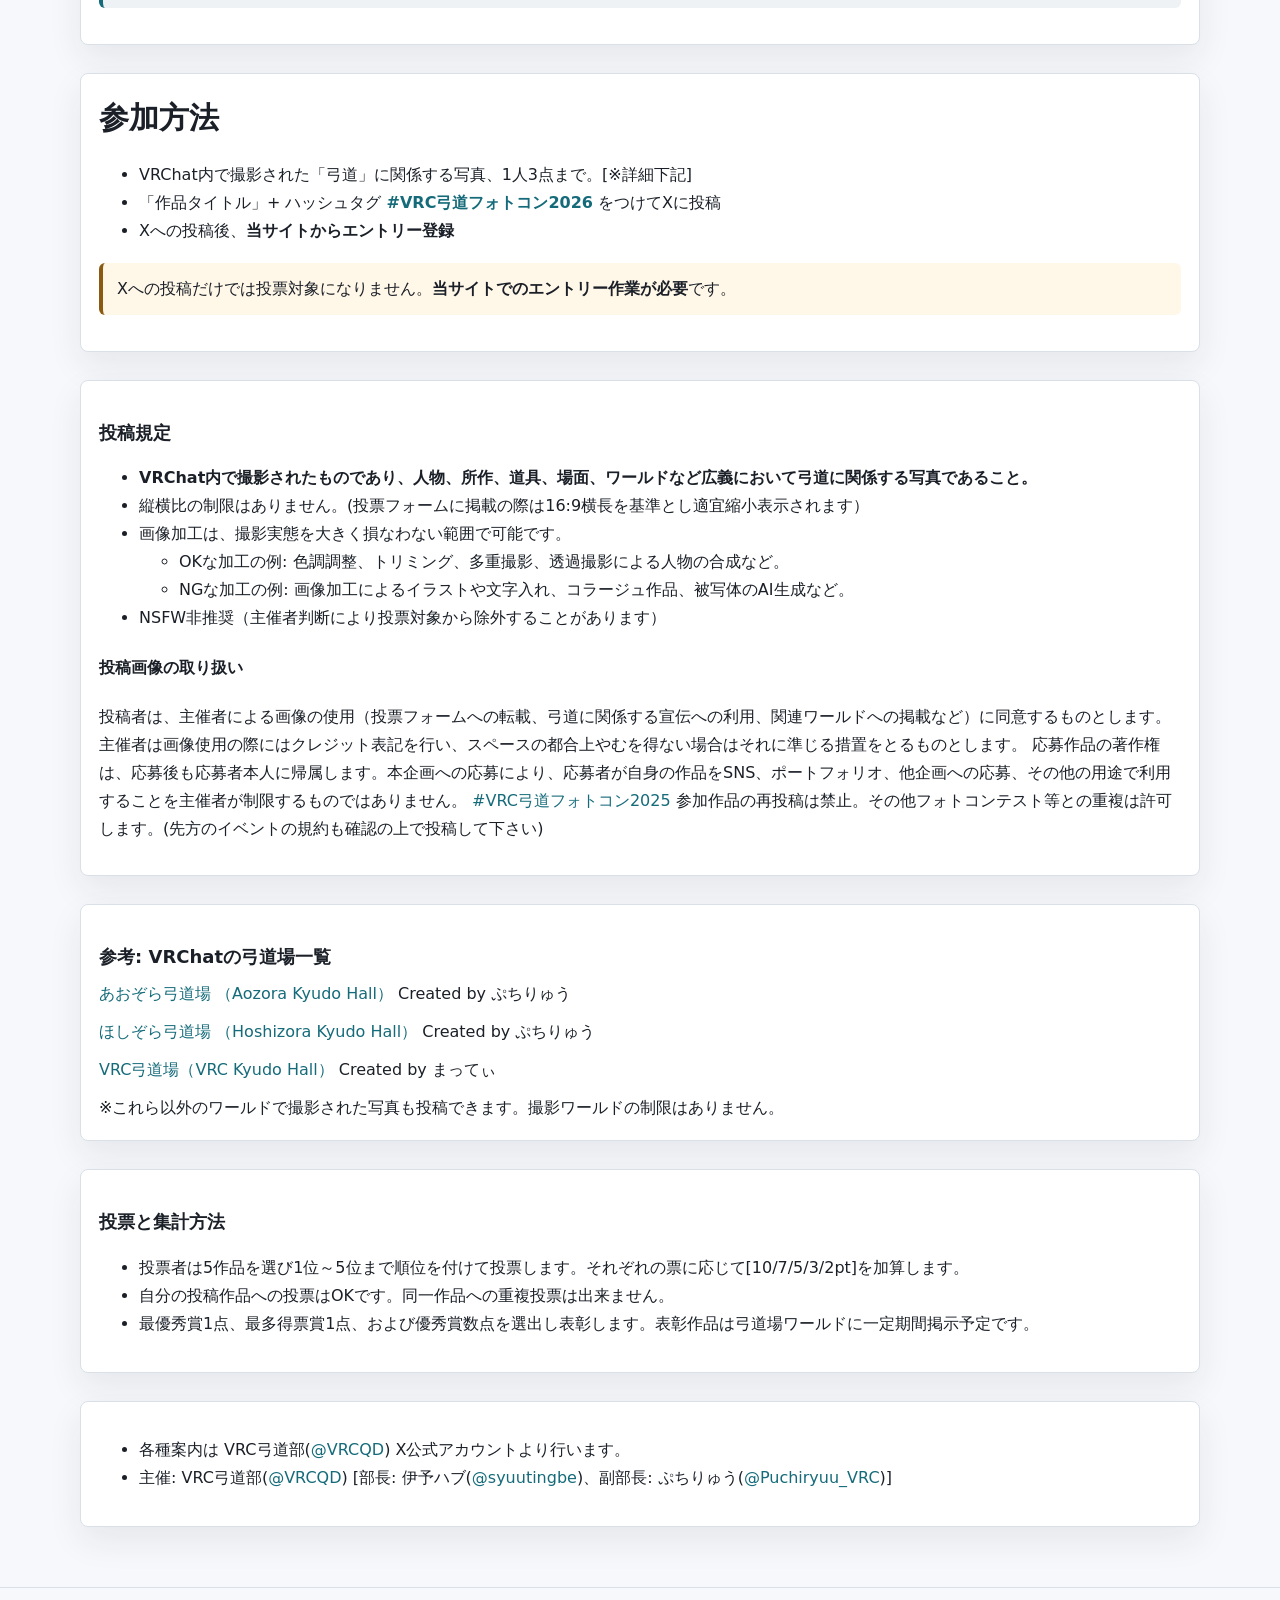
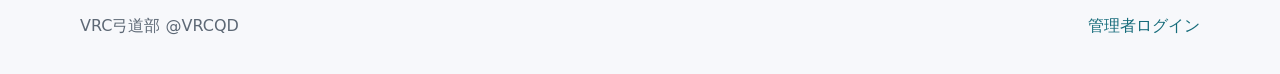
==== commit cdc2db9f: "Replace main visual with optimized deadline-extension artwork" ====
--- a/index.html
+++ b/index.html
@@ -8,19 +8,19 @@
   <meta property="og:type" content="website">
   <meta property="og:site_name" content="VRC弓道フォトコン2026">
   <meta property="og:title" content="VRC弓道フォトコン2026">
-  <meta property="og:description" content="【9月20日更新】作品受付を9月23日23:59まで延長。投票は9月24日00:10から9月30日まで（日本時間）。告知画像内の日程は変更前です。">
+  <meta property="og:description" content="【9月20日更新】作品受付を9月23日23:59まで延長。投票は9月24日00:10から9月30日まで（日本時間）。告知画像内の投票開始日は変更前です。">
   <meta property="og:url" content="https://puchiryuuvrc.github.io/QDPhoto2026-Pages/">
-  <meta property="og:image" content="https://puchiryuuvrc.github.io/QDPhoto2026-Pages/assets/social-card-2026.jpg">
+  <meta property="og:image" content="https://puchiryuuvrc.github.io/QDPhoto2026-Pages/assets/social-card-2026.jpg?v=20260920-main03">
   <meta property="og:image:type" content="image/jpeg">
   <meta property="og:image:width" content="1200">
   <meta property="og:image:height" content="630">
-  <meta property="og:image:alt" content="VRC弓道フォトコン2026の変更前の告知画像。現在の締切は9月23日23:59、投票開始は9月24日00:10（日本時間）。">
+  <meta property="og:image:alt" content="VRC弓道フォトコン2026の締切延長告知画像。画像内の投票開始日は変更前です。現在の締切は9月23日23:59、投票開始は9月24日00:10（日本時間）。">
   <meta name="twitter:card" content="summary_large_image">
   <meta name="twitter:site" content="@VRCQD">
   <meta name="twitter:title" content="VRC弓道フォトコン2026">
-  <meta name="twitter:description" content="【9月20日更新】作品受付を9月23日23:59まで延長。投票は9月24日00:10から9月30日まで（日本時間）。告知画像内の日程は変更前です。">
-  <meta name="twitter:image" content="https://puchiryuuvrc.github.io/QDPhoto2026-Pages/assets/social-card-2026.jpg">
-  <meta name="twitter:image:alt" content="VRC弓道フォトコン2026の変更前の告知画像。現在の締切は9月23日23:59、投票開始は9月24日00:10（日本時間）。">
+  <meta name="twitter:description" content="【9月20日更新】作品受付を9月23日23:59まで延長。投票は9月24日00:10から9月30日まで（日本時間）。告知画像内の投票開始日は変更前です。">
+  <meta name="twitter:image" content="https://puchiryuuvrc.github.io/QDPhoto2026-Pages/assets/social-card-2026.jpg?v=20260920-main03">
+  <meta name="twitter:image:alt" content="VRC弓道フォトコン2026の締切延長告知画像。画像内の投票開始日は変更前です。現在の締切は9月23日23:59、投票開始は9月24日00:10（日本時間）。">
   <title>VRC弓道フォトコン2026</title>
   <meta name="description" content="VRC弓道フォトコン2026の公式案内ページです。作品受付は9月23日23:59まで延長、投票は9月24日00:10開始（日本時間）。">
   <link rel="icon" type="image/png" href="assets/vrcqd-logo.png">
@@ -45,11 +45,11 @@
       <h2 id="scheduleUpdateTitle">【9月20日更新】募集締切・投票開始を変更しました</h2>
       <p>作品受付を<strong>9月23日 23:59まで延長</strong>します。投票は<strong>9月24日 00:10から</strong>開始します（いずれも日本時間）。投票締切の9月30日は変更ありません。</p>
       <p>時刻訂正：受付締切の<del>9月23日 23:39</del>は<strong>9月23日 23:59</strong>の誤りでした。23:59中の受付を確保し、締切後の画像準備時間を設けるため、投票開始を<del>9月24日 00:00</del>から<strong>9月24日 00:10</strong>へ変更しました。</p>
-      <p>下の告知画像には変更前の日程が記載されています。最新の日程は、このお知らせと画像下の開催スケジュールをご確認ください。</p>
+      <p>下の告知画像は締切延長版に差し替えました。画像内の投票開始日「9月22日」は変更前の日程です。最新の日程は、このお知らせと画像下の開催スケジュールをご確認ください。</p>
     </section>
-    <section class="hero-image" aria-label="変更前のメイン告知画像">
-      <img src="assets/main-visual-2026.webp" alt="変更前のVRC弓道フォトコン告知画像。最新の締切は9月23日23:59、投票開始は9月24日00:10（日本時間）。" width="1600" height="900" decoding="async" fetchpriority="high" aria-describedby="originalAnnouncementCaption">
-      <p class="hero-caption" id="originalAnnouncementCaption">※変更前の告知画像です。募集締切・投票開始は以下のとおり変更しました。</p>
+    <section class="hero-image" aria-label="締切延長版のメイン告知画像">
+      <img src="assets/main-visual-2026.webp?v=20260920-main03" alt="締切を9月23日へ延長したVRC弓道フォトコン告知画像。画像内の投票開始日は変更前です。最新の締切は9月23日23:59、投票開始は9月24日00:10（日本時間）。" width="1600" height="900" decoding="async" fetchpriority="high" aria-describedby="originalAnnouncementCaption">
+      <p class="hero-caption" id="originalAnnouncementCaption">※画像内の投票開始日「9月22日」は変更前です。実際の募集締切は9月23日23:59、投票開始は9月24日00:10（日本時間）です。</p>
     </section>
 
     <section class="grid three schedule" aria-label="開催スケジュール">
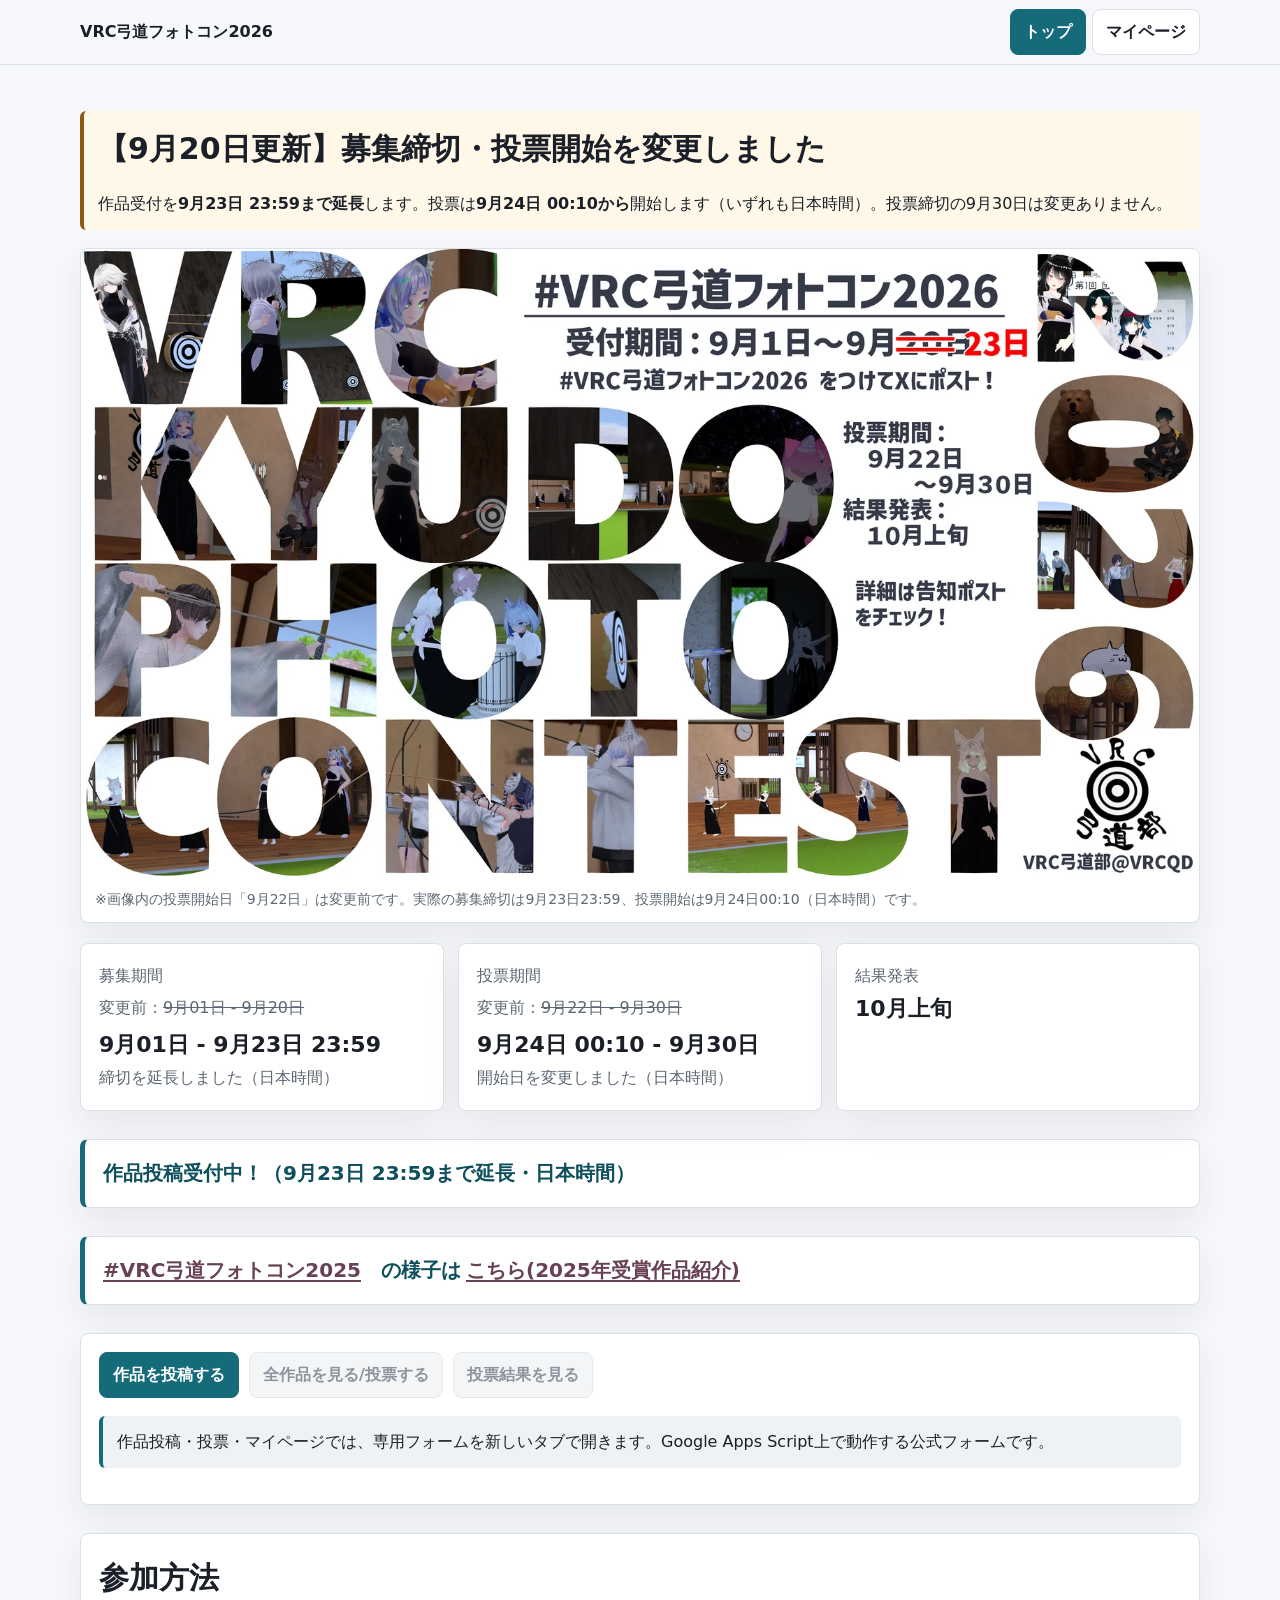
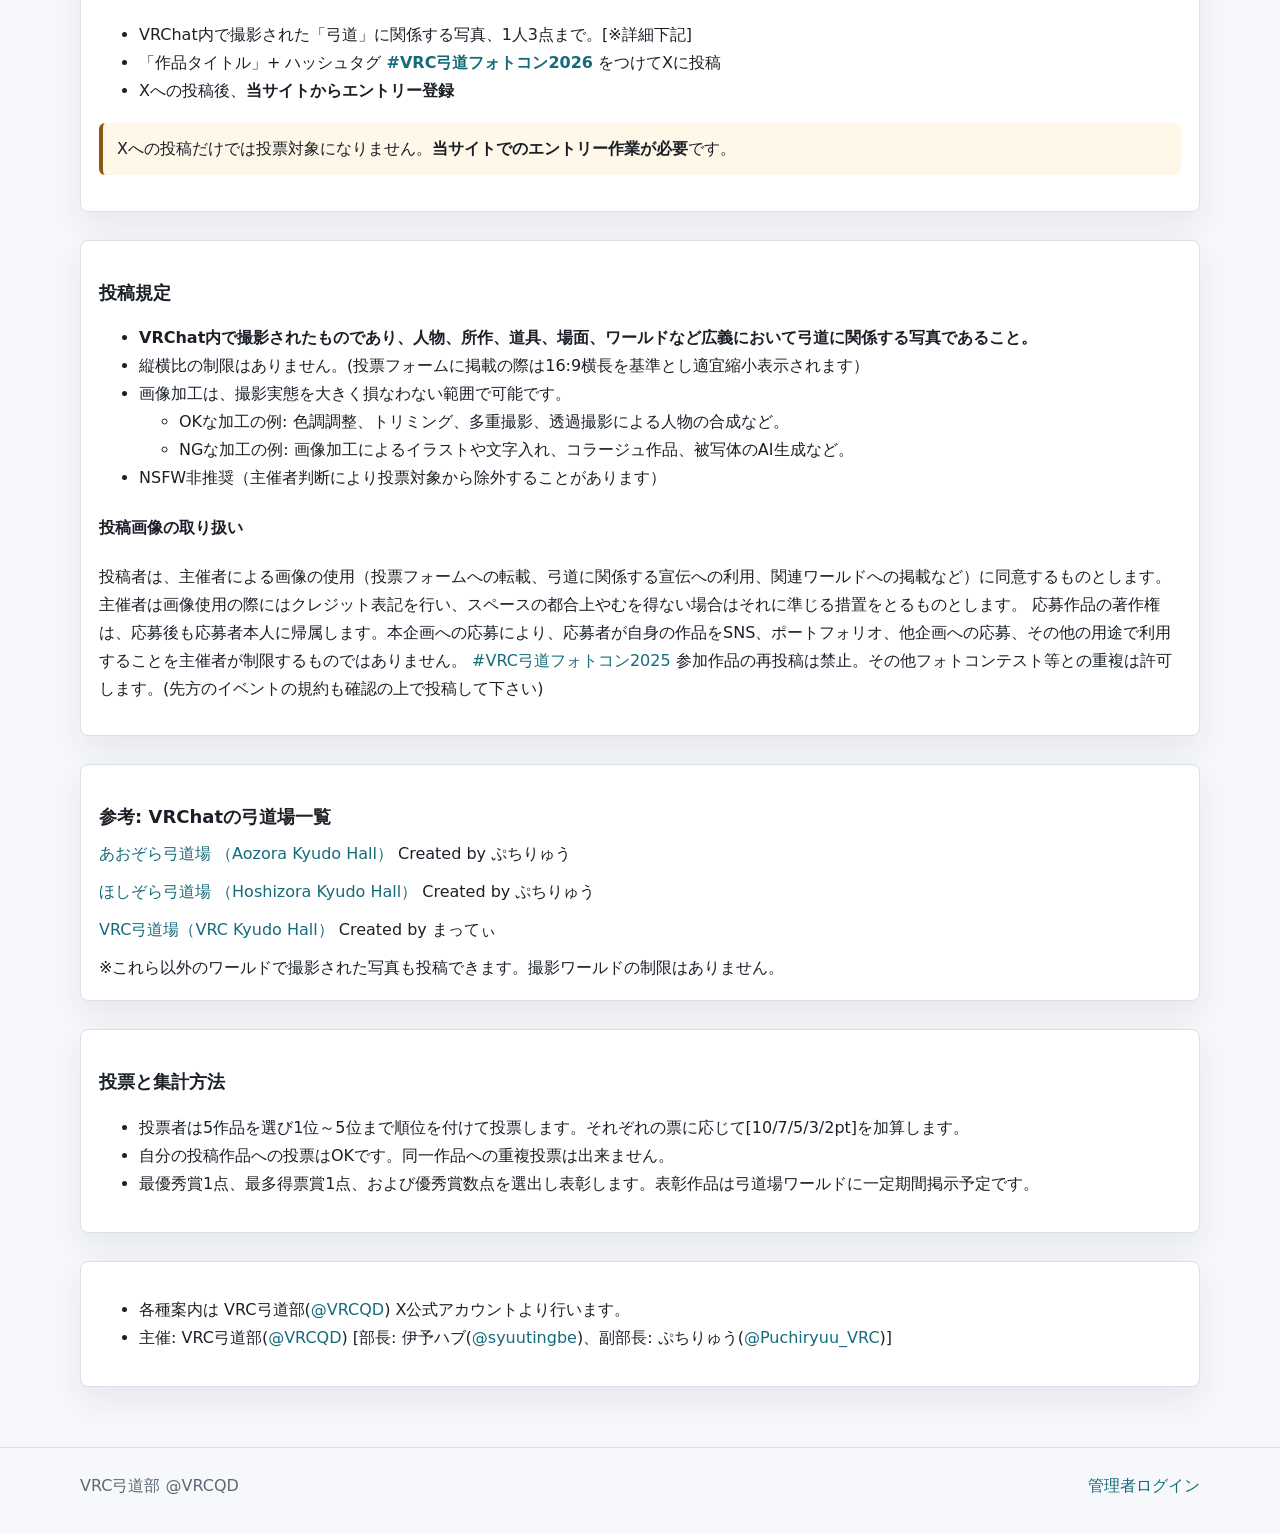
==== commit ff844233: "Remove unnecessary schedule correction paragraphs" ====
--- a/index.html
+++ b/index.html
@@ -44,8 +44,6 @@
     <section class="notice warning schedule-update" aria-labelledby="scheduleUpdateTitle">
       <h2 id="scheduleUpdateTitle">【9月20日更新】募集締切・投票開始を変更しました</h2>
       <p>作品受付を<strong>9月23日 23:59まで延長</strong>します。投票は<strong>9月24日 00:10から</strong>開始します（いずれも日本時間）。投票締切の9月30日は変更ありません。</p>
-      <p>時刻訂正：受付締切の<del>9月23日 23:39</del>は<strong>9月23日 23:59</strong>の誤りでした。23:59中の受付を確保し、締切後の画像準備時間を設けるため、投票開始を<del>9月24日 00:00</del>から<strong>9月24日 00:10</strong>へ変更しました。</p>
-      <p>下の告知画像は締切延長版に差し替えました。画像内の投票開始日「9月22日」は変更前の日程です。最新の日程は、このお知らせと画像下の開催スケジュールをご確認ください。</p>
     </section>
     <section class="hero-image" aria-label="締切延長版のメイン告知画像">
       <img src="assets/main-visual-2026.webp?v=20260920-main03" alt="締切を9月23日へ延長したVRC弓道フォトコン告知画像。画像内の投票開始日は変更前です。最新の締切は9月23日23:59、投票開始は9月24日00:10（日本時間）。" width="1600" height="900" decoding="async" fetchpriority="high" aria-describedby="originalAnnouncementCaption">
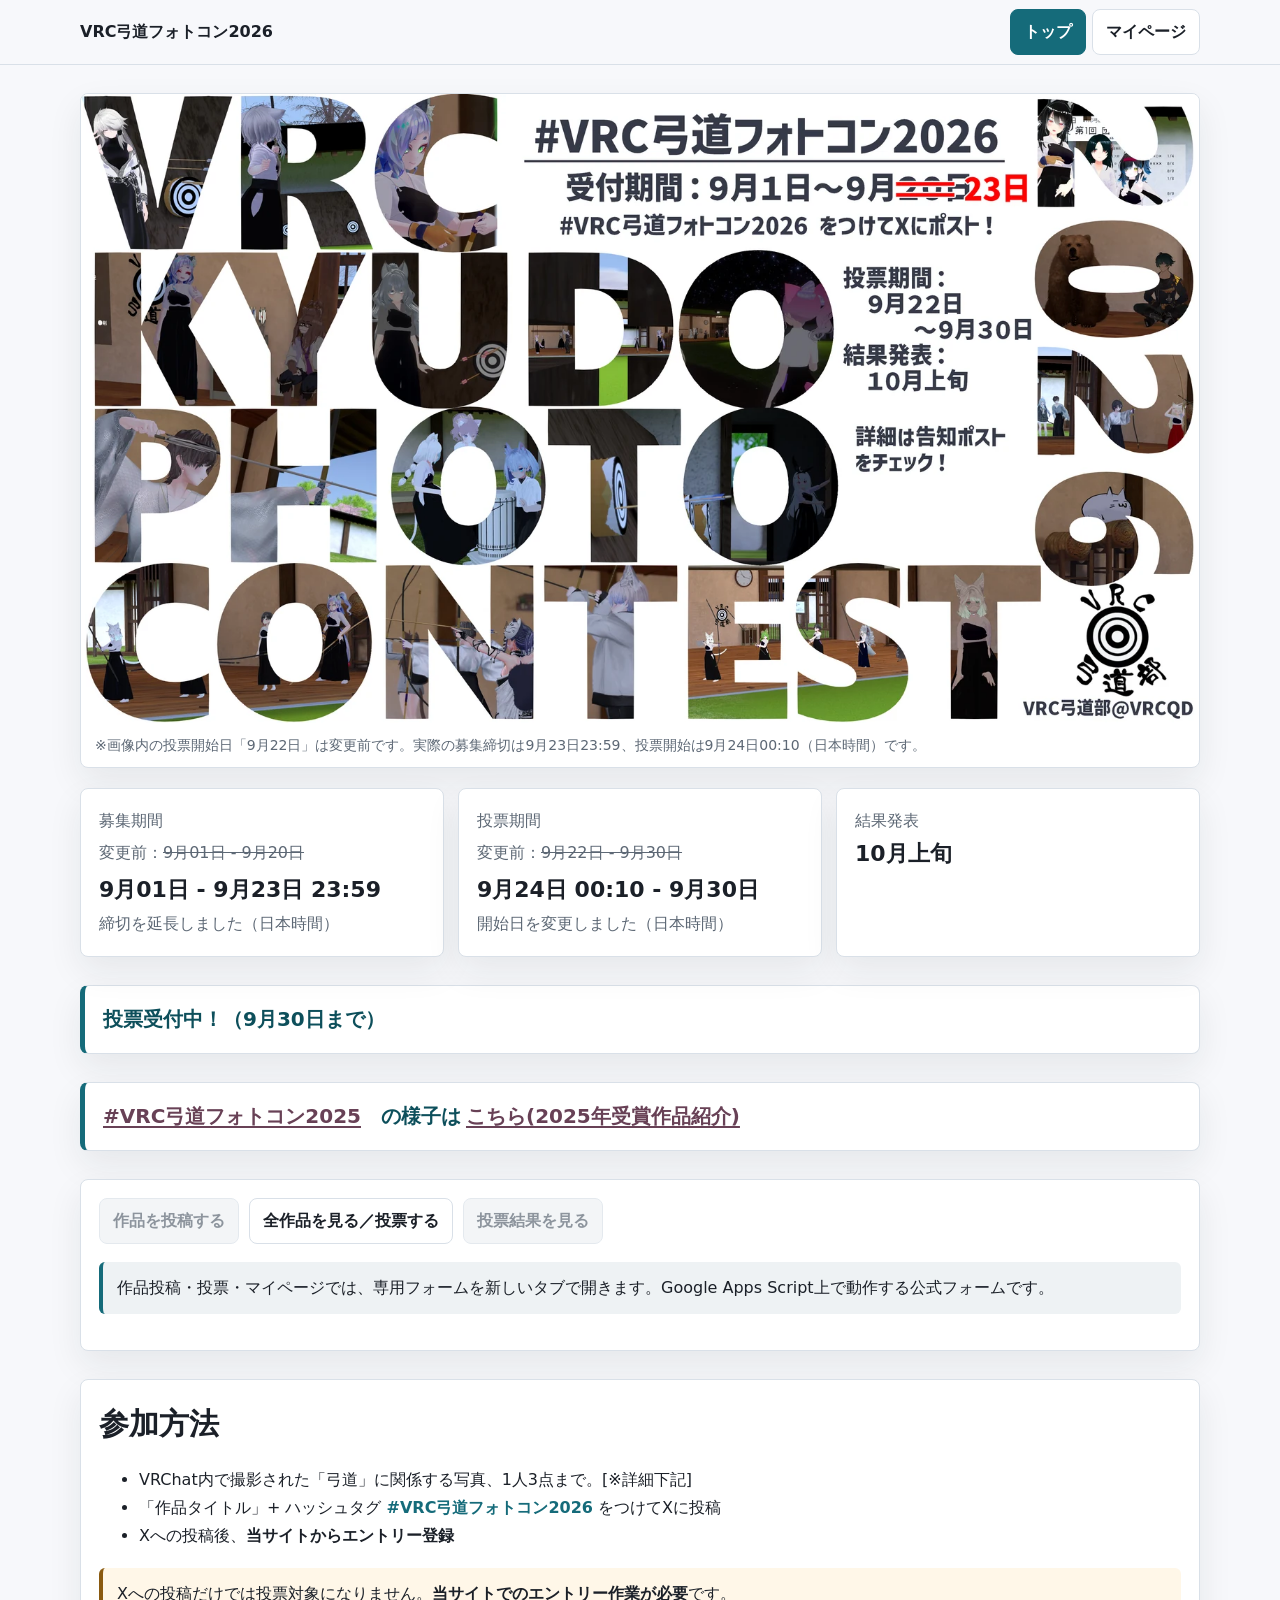
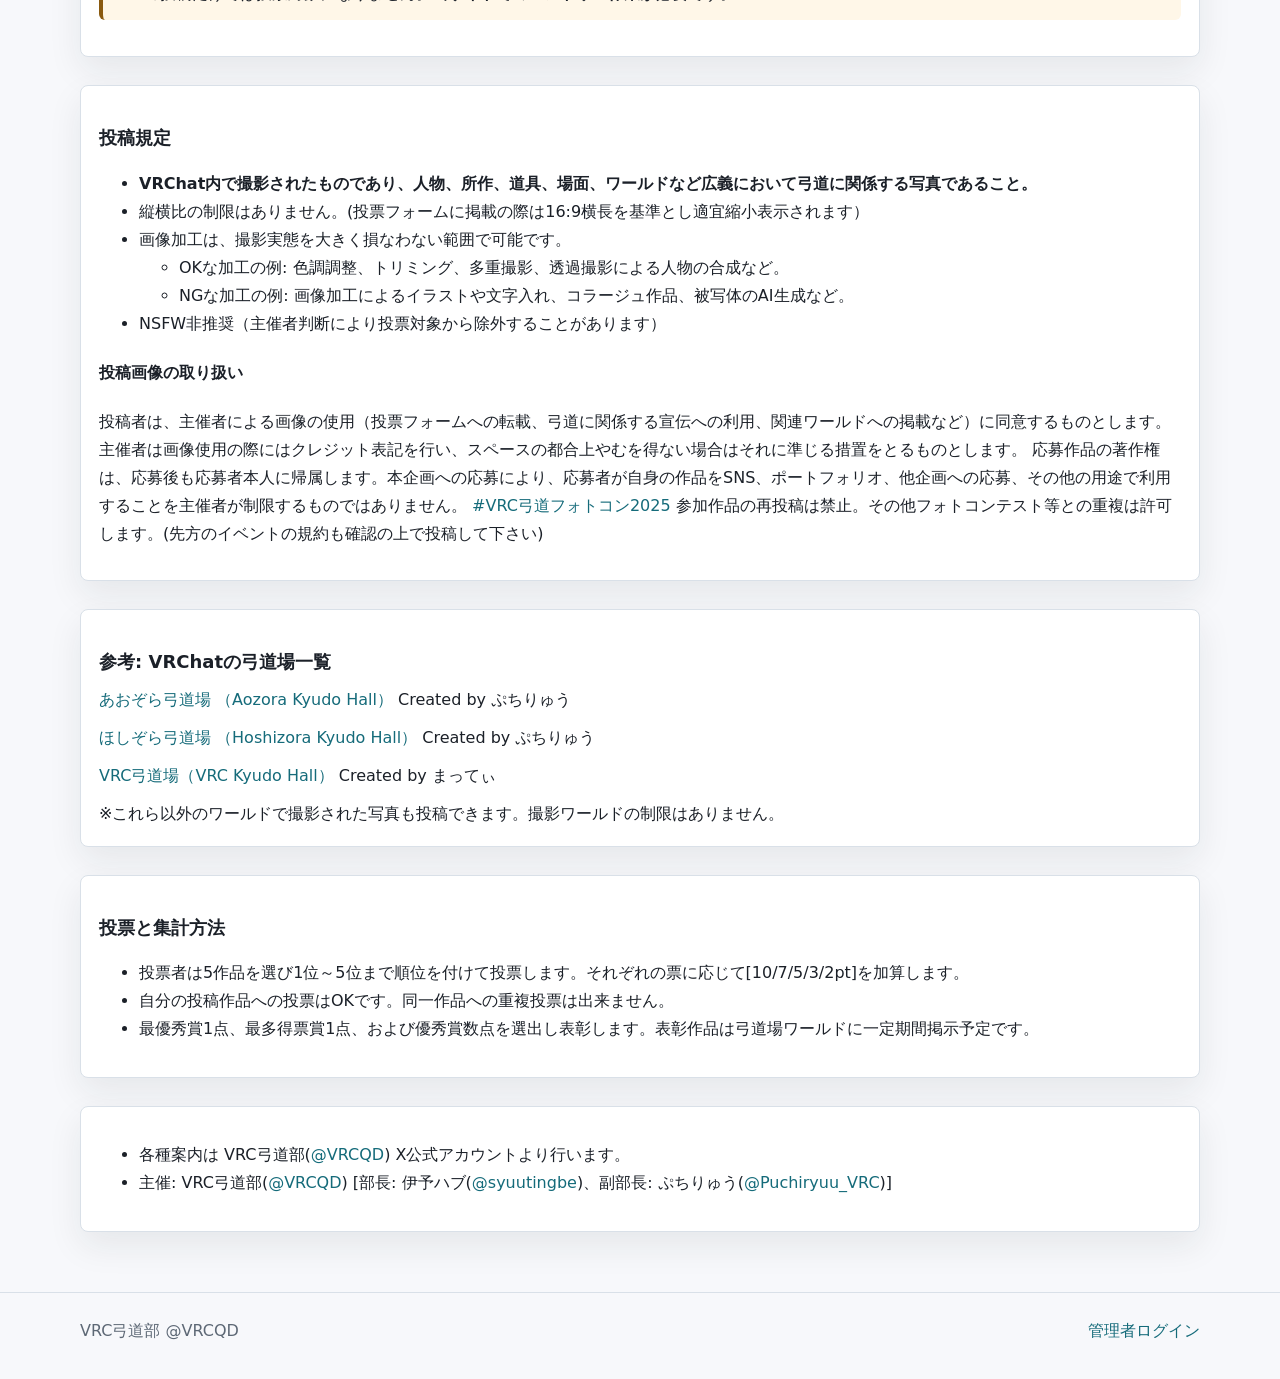
==== commit 00a9866c: "Remove obsolete schedule update notice during voting" ====
--- a/index.html
+++ b/index.html
@@ -41,10 +41,6 @@
 
   <main class="shell">
     <h1 class="visually-hidden">VRC弓道フォトコン2026</h1>
-    <section class="notice warning schedule-update" aria-labelledby="scheduleUpdateTitle">
-      <h2 id="scheduleUpdateTitle">【9月20日更新】募集締切・投票開始を変更しました</h2>
-      <p>作品受付を<strong>9月23日 23:59まで延長</strong>します。投票は<strong>9月24日 00:10から</strong>開始します（いずれも日本時間）。投票締切の9月30日は変更ありません。</p>
-    </section>
     <section class="hero-image" aria-label="締切延長版のメイン告知画像">
       <img src="assets/main-visual-2026.webp?v=20260920-main03" alt="締切を9月23日へ延長したVRC弓道フォトコン告知画像。画像内の投票開始日は変更前です。最新の締切は9月23日23:59、投票開始は9月24日00:10（日本時間）。" width="1600" height="900" decoding="async" fetchpriority="high" aria-describedby="originalAnnouncementCaption">
       <p class="hero-caption" id="originalAnnouncementCaption">※画像内の投票開始日「9月22日」は変更前です。実際の募集締切は9月23日23:59、投票開始は9月24日00:10（日本時間）です。</p>
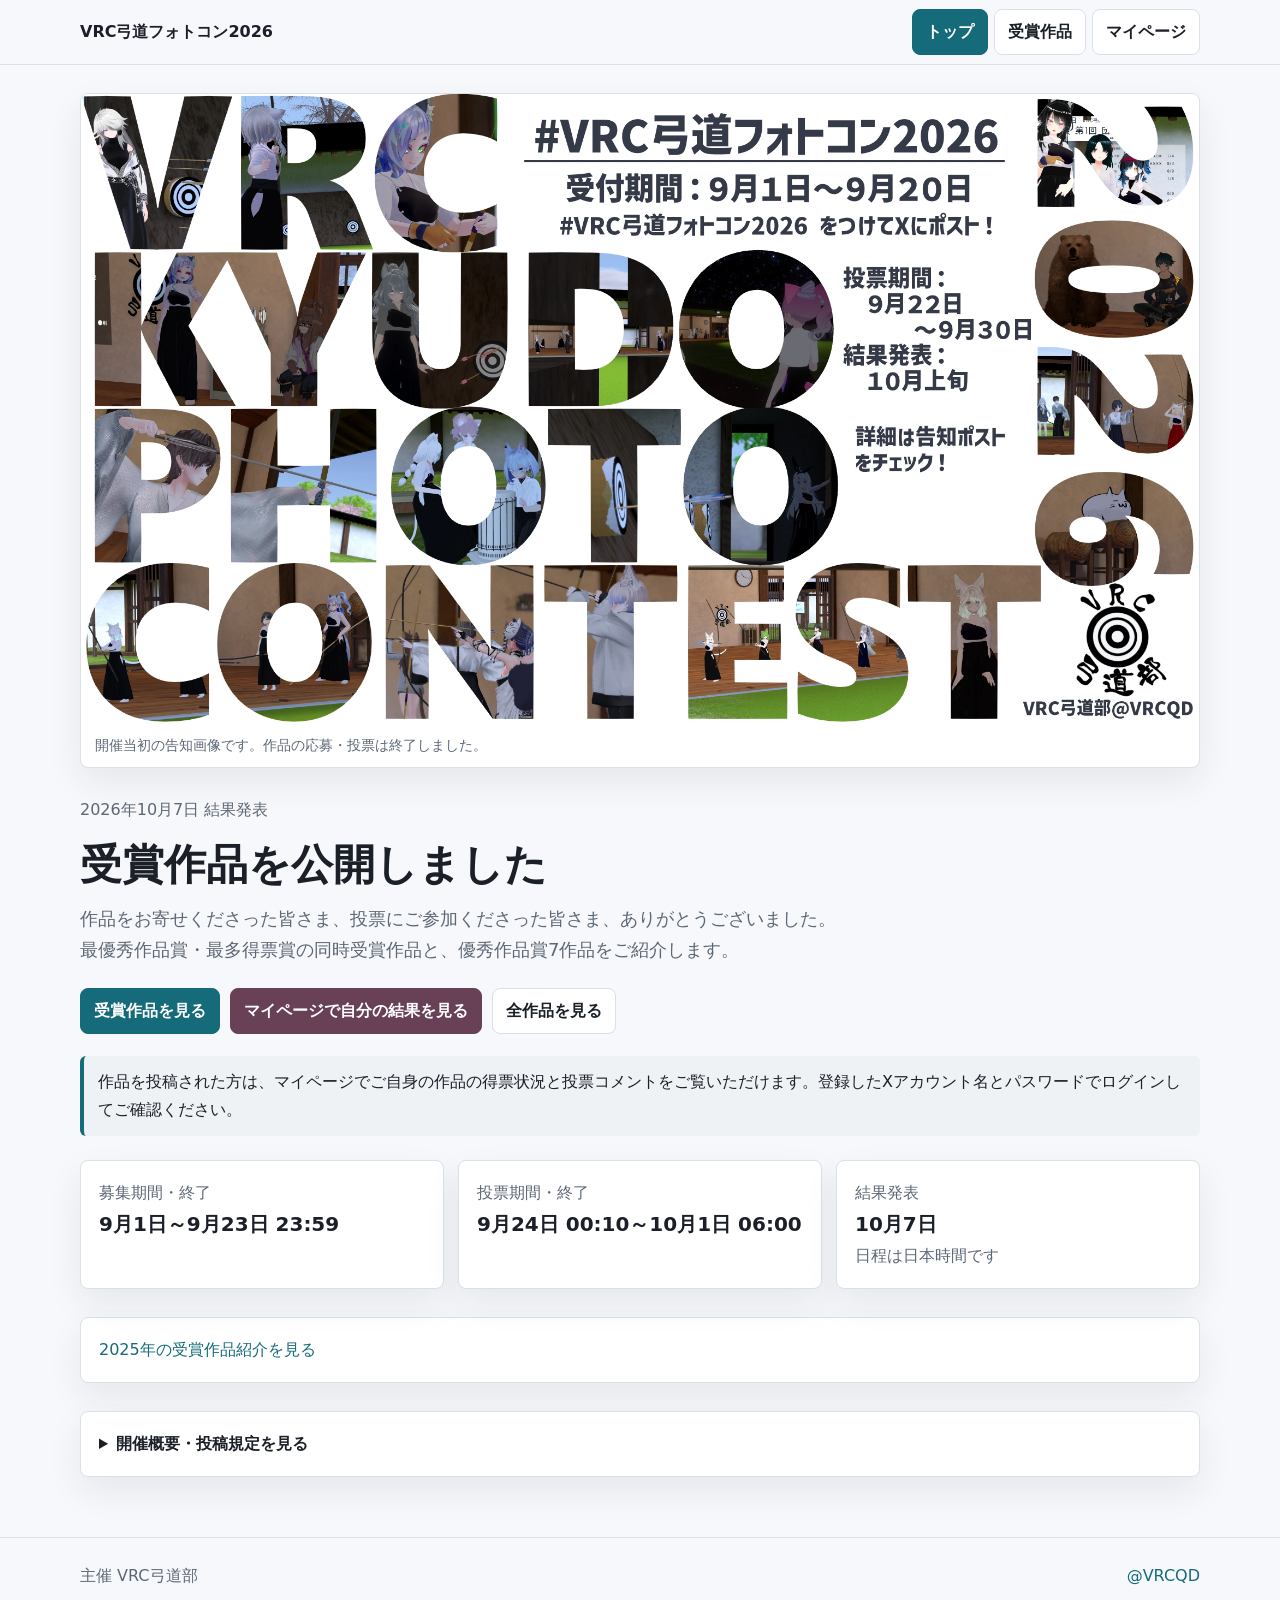
==== commit 398c8bad: "Publish finalized results and phase 6 (2026/10/07 21:29)" ====
--- a/index.html
+++ b/index.html
@@ -1,97 +1,35 @@
 <!doctype html>
-<html lang="ja" class="phase-pending">
-<head>
+<html lang="ja"><head>
   <meta charset="utf-8">
   <meta name="viewport" content="width=device-width, initial-scale=1">
-  <link rel="canonical" href="https://puchiryuuvrc.github.io/QDPhoto2026-Pages/">
-  <meta property="og:locale" content="ja_JP">
-  <meta property="og:type" content="website">
-  <meta property="og:site_name" content="VRC弓道フォトコン2026">
-  <meta property="og:title" content="VRC弓道フォトコン2026">
-  <meta property="og:description" content="【9月20日更新】作品受付を9月23日23:59まで延長。投票は9月24日00:10から9月30日まで（日本時間）。告知画像内の投票開始日は変更前です。">
-  <meta property="og:url" content="https://puchiryuuvrc.github.io/QDPhoto2026-Pages/">
-  <meta property="og:image" content="https://puchiryuuvrc.github.io/QDPhoto2026-Pages/assets/social-card-2026.jpg?v=20260920-main03">
-  <meta property="og:image:type" content="image/jpeg">
-  <meta property="og:image:width" content="1200">
-  <meta property="og:image:height" content="630">
-  <meta property="og:image:alt" content="VRC弓道フォトコン2026の締切延長告知画像。画像内の投票開始日は変更前です。現在の締切は9月23日23:59、投票開始は9月24日00:10（日本時間）。">
-  <meta name="twitter:card" content="summary_large_image">
-  <meta name="twitter:site" content="@VRCQD">
-  <meta name="twitter:title" content="VRC弓道フォトコン2026">
-  <meta name="twitter:description" content="【9月20日更新】作品受付を9月23日23:59まで延長。投票は9月24日00:10から9月30日まで（日本時間）。告知画像内の投票開始日は変更前です。">
-  <meta name="twitter:image" content="https://puchiryuuvrc.github.io/QDPhoto2026-Pages/assets/social-card-2026.jpg?v=20260920-main03">
-  <meta name="twitter:image:alt" content="VRC弓道フォトコン2026の締切延長告知画像。画像内の投票開始日は変更前です。現在の締切は9月23日23:59、投票開始は9月24日00:10（日本時間）。">
-  <title>VRC弓道フォトコン2026</title>
-  <meta name="description" content="VRC弓道フォトコン2026の公式案内ページです。作品受付は9月23日23:59まで延長、投票は9月24日00:10開始（日本時間）。">
+  <title>結果発表 | VRC弓道フォトコン2026</title>
+  <meta name="description" content="VRC弓道フォトコン2026の受賞作品を公開しました。8作品とスタッフ総評をご紹介します。投稿者の方はマイページでご自身の得票と投票コメントをご覧いただけます。">
   <link rel="icon" type="image/png" href="assets/vrcqd-logo.png">
-  <link rel="stylesheet" href="assets/styles.css?v=20260920-schedule2">
-  <script src="assets/site-phase-config.js?v=20260829-integrity1"></script>
-  <script src="assets/site-phase.js?v=20260920-schedule2" defer></script>
-</head>
-<body>
-  <header class="site-header">
-    <div class="header-inner">
-      <a class="brand" href="./">VRC弓道フォトコン2026</a>
-      <nav class="nav" aria-label="主要メニュー">
-        <a href="./" aria-current="page" data-phase-link="headerTop">トップ</a>
-        <a href="https://script.google.com/macros/s/AKfycbzQsVA3FBgk0JuzH3wmLfC2mVJGftSoZfdjsu9SuIyuES-deRKasijV_PKtD3j339rvNw/exec?page=mypage" target="_blank" rel="noopener" data-phase-link="headerMypage">マイページ</a>
-      </nav>
-    </div>
-  </header>
-
+  <link rel="stylesheet" href="assets/styles.css">
+<meta name="result-template-version" content="announcement-20261007-v1"><meta name="result-data-sha256" content="53a68edc99beece9d9cd79502abc3ee3cd122aa21399c676d0ae7a1704d047eb"><link rel="canonical" href="https://puchiryuuvrc.github.io/QDPhoto2026-Pages/"><meta property="og:type" content="website"><meta property="og:title" content="結果発表 | VRC弓道フォトコン2026"><meta property="og:description" content="受賞8作品とスタッフ総評を公開しました。"><meta property="og:url" content="https://puchiryuuvrc.github.io/QDPhoto2026-Pages/"><meta property="og:image" content="https://puchiryuuvrc.github.io/QDPhoto2026-Pages/assets/event-announcement-original.webp"><meta name="twitter:card" content="summary_large_image"><script src="assets/site-phase-config.js?v=20261007-result"></script><script src="assets/site-phase.js?v=20260920-schedule2" defer></script><style>.release-intro{padding:28px 0 0}.release-intro h1{font-size:clamp(28px,5vw,42px);line-height:1.3}.release-intro .lead{margin-bottom:18px}.release-links{margin:22px 0}.release-history{margin-top:24px}.release-history strong{font-size:20px}.release-archive>summary{font-weight:700;cursor:pointer}.release-archive .section{box-shadow:none}.release-archive h2{font-size:24px}</style></head><body data-result-state="published">
+  <header class="site-header"><div class="header-inner">
+    <a class="brand" href="index.html">VRC弓道フォトコン2026</a>
+    <nav class="nav" aria-label="主要メニュー"><a href="index.html" aria-current="page">トップ</a><a href="awards/index.html">受賞作品</a><a href="https://script.google.com/macros/s/AKfycbzQsVA3FBgk0JuzH3wmLfC2mVJGftSoZfdjsu9SuIyuES-deRKasijV_PKtD3j339rvNw/exec?page=mypage">マイページ</a></nav>
+  </div></header>
   <main class="shell">
-    <h1 class="visually-hidden">VRC弓道フォトコン2026</h1>
-    <section class="hero-image" aria-label="締切延長版のメイン告知画像">
-      <img src="assets/main-visual-2026.webp?v=20260920-main03" alt="締切を9月23日へ延長したVRC弓道フォトコン告知画像。画像内の投票開始日は変更前です。最新の締切は9月23日23:59、投票開始は9月24日00:10（日本時間）。" width="1600" height="900" decoding="async" fetchpriority="high" aria-describedby="originalAnnouncementCaption">
-      <p class="hero-caption" id="originalAnnouncementCaption">※画像内の投票開始日「9月22日」は変更前です。実際の募集締切は9月23日23:59、投票開始は9月24日00:10（日本時間）です。</p>
+    <section class="hero-image" aria-label="開催当初の告知画像">
+      <img src="assets/event-announcement-original.webp" alt="VRC弓道フォトコン2026の開催当初の告知画像。募集期間を修正する前の画像です。" width="4096" height="2304" decoding="async" fetchpriority="high" aria-describedby="originalAnnouncementCaption">
+      <p class="hero-caption" id="originalAnnouncementCaption">開催当初の告知画像です。作品の応募・投票は終了しました。</p>
     </section>
-
-    <section class="grid three schedule" aria-label="開催スケジュール">
-      <article class="card">
-        <span class="muted">募集期間</span>
-        <p class="schedule-previous">変更前：<del datetime="2026-09-20">9月01日 - 9月20日</del></p>
-        <strong><ins datetime="2026-09-20">9月01日 - 9月23日 23:59</ins></strong>
-        <span class="muted">締切を延長しました（日本時間）</span>
-      </article>
-      <article class="card">
-        <span class="muted">投票期間</span>
-        <p class="schedule-previous">変更前：<del datetime="2026-09-20">9月22日 - 9月30日</del></p>
-        <strong><ins datetime="2026-09-20">9月24日 00:10 - 9月30日</ins></strong>
-        <span class="muted">開始日を変更しました（日本時間）</span>
-      </article>
-      <article class="card">
-        <span class="muted">結果発表</span>
-        <strong>10月上旬</strong>
-      </article>
+    <section class="release-intro" aria-labelledby="release-heading">
+      <p class="muted">2026年10月7日 結果発表</p>
+      <h1 id="release-heading">受賞作品を公開しました</h1>
+      <p class="lead">作品をお寄せくださった皆さま、投票にご参加くださった皆さま、ありがとうございました。<br>最優秀作品賞・最多得票賞の同時受賞作品と、優秀作品賞7作品をご紹介します。</p>
+      <div class="actions release-links"><a class="button primary" href="awards/index.html">受賞作品を見る</a><a class="button accent" href="https://script.google.com/macros/s/AKfycbzQsVA3FBgk0JuzH3wmLfC2mVJGftSoZfdjsu9SuIyuES-deRKasijV_PKtD3j339rvNw/exec?page=mypage">マイページで自分の結果を見る</a><a class="button" href="entries.html">全作品を見る</a></div>
+      <p class="notice">作品を投稿された方は、マイページでご自身の作品の得票状況と投票コメントをご覧いただけます。登録したXアカウント名とパスワードでログインしてご確認ください。</p>
     </section>
-
-    <section class="section phase-status card" aria-live="polite">
-      <p class="phase-status-message" data-phase-status></p>
+    <section class="grid three schedule release-history" aria-label="開催日程">
+      <article class="card"><span class="muted">募集期間・終了</span><strong>9月1日～9月23日 23:59</strong></article>
+      <article class="card"><span class="muted">投票期間・終了</span><strong>9月24日 00:10～10月1日 06:00</strong></article>
+      <article class="card"><span class="muted">結果発表</span><strong>10月7日</strong><span class="muted">日程は日本時間です</span></article>
     </section>
-
-    <section class="section phase-status card" aria-label="昨年の開催">
-      <p class="phase-status-message"><a href="https://x.com/hashtag/VRC%E5%BC%93%E9%81%93%E3%83%95%E3%82%A9%E3%83%88%E3%82%B3%E3%83%B32025?src=hashtag_click&amp;f=live" target="_blank" rel="noopener">#VRC弓道フォトコン2025</a>　の様子は<a href="https://sites.google.com/view/vrchat2025result/" target="_blank" rel="noopener">こちら(2025年受賞作品紹介)</a></p>
-    </section>
-
-    <section class="section card">
-      <div class="actions">
-        <a class="button primary" href="https://script.google.com/macros/s/AKfycbzQsVA3FBgk0JuzH3wmLfC2mVJGftSoZfdjsu9SuIyuES-deRKasijV_PKtD3j339rvNw/exec?page=submit" target="_blank" rel="noopener" data-phase-link="menuSubmit">作品を投稿する</a>
-        <a class="button" href="entries.html" data-phase-link="menuEntries">全作品を見る/投票する</a>
-        <a class="button" href="results.html" data-phase-link="menuResults">投票結果を見る</a>
-      </div>
-      <p class="notice">作品投稿・投票・マイページでは、専用フォームを新しいタブで開きます。Google Apps Script上で動作する公式フォームです。</p>
-    </section>
-
-    <section class="section card">
-      <h2>参加方法</h2>
-      <ul>
-        <li>VRChat内で撮影された「弓道」に関係する写真、1人3点まで。[※詳細下記]</li>
-        <li>「作品タイトル」+ ハッシュタグ <a href="https://x.com/hashtag/VRC%E5%BC%93%E9%81%93%E3%83%95%E3%82%A9%E3%83%88%E3%82%B3%E3%83%B32026?src=hashtag_click&amp;f=live" target="_blank" rel="noopener"><strong>#VRC弓道フォトコン2026</strong></a> をつけてXに投稿</li>
-        <li>Xへの投稿後、<strong>当サイトからエントリー登録</strong></li>
-      </ul>
-      <p class="notice warning">Xへの投稿だけでは投票対象になりません。<strong>当サイトでのエントリー作業が必要</strong>です。</p>
-    </section>
-
+    <section class="section card" aria-label="昨年の受賞作品"><p style="margin:0"><a href="https://sites.google.com/view/vrchat2025result/" target="_blank" rel="noopener">2025年の受賞作品紹介を見る</a></p></section>
+    <details class="section card release-archive"><summary>開催概要・投稿規定を見る</summary>
     <section class="section card">
       <h3>投稿規定</h3>
       <ul>
@@ -137,13 +75,7 @@
       </ul>
     </section>
 
+    </details>
   </main>
-
-  <footer class="footer">
-    <div class="footer-inner">
-      <span>VRC弓道部 @VRCQD</span>
-      <a href="https://script.google.com/macros/s/AKfycbzQsVA3FBgk0JuzH3wmLfC2mVJGftSoZfdjsu9SuIyuES-deRKasijV_PKtD3j339rvNw/exec?page=admin" target="_blank" rel="noopener" data-app-page="admin">管理者ログイン</a>
-    </div>
-  </footer>
-</body>
-</html>
+  <footer class="footer"><div class="footer-inner"><span>主催 VRC弓道部</span><a href="https://x.com/VRCQD" target="_blank" rel="noopener">@VRCQD</a></div></footer>
+</body></html>
